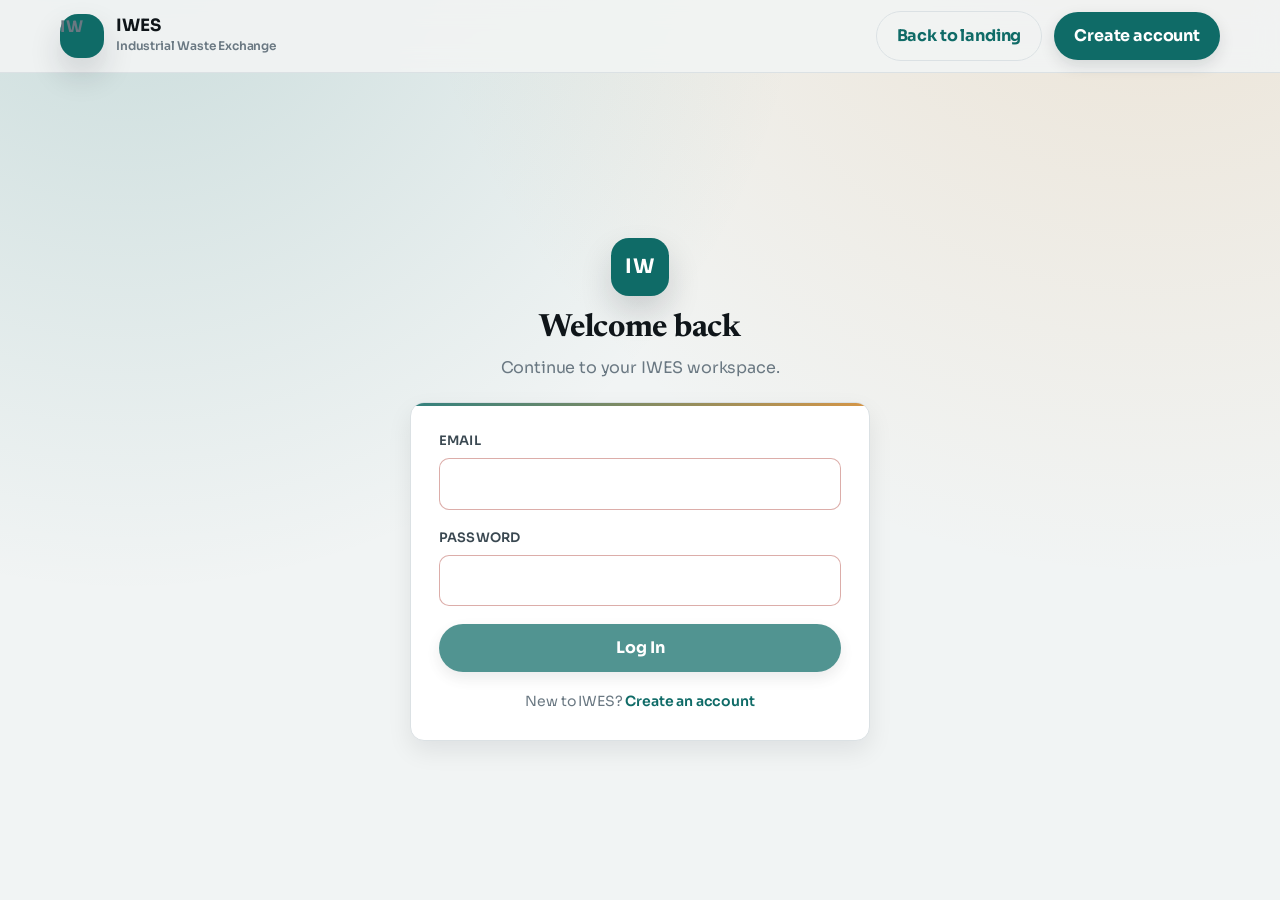
==== frontend/analytics.html @ 66d416e0 "initial commit" ====
<!DOCTYPE html>
<html lang="en">
<head>
    <meta charset="UTF-8">
    <meta name="viewport" content="width=device-width, initial-scale=1.0">
    <title>IWES Analytics</title>
    <link rel="stylesheet" href="style.css">
</head>
<body>
    <div class="app-shell">
        <nav class="navbar">
            <div class="nav-inner">
                <a class="nav-brand" href="dashboard.html" aria-label="IWES Dashboard">
                    <span class="brand-mark">IW</span>
                    <span>
                        <strong>IWES</strong>
                        <span>Analytics</span>
                    </span>
                </a>

                <div class="nav-links" aria-label="Primary navigation">
                    <a class="nav-link" href="dashboard.html">
                        <svg class="nav-icon" viewBox="0 0 24 24" aria-hidden="true">
                            <rect x="3" y="3" width="7" height="7" rx="2"></rect>
                            <rect x="14" y="3" width="7" height="7" rx="2"></rect>
                            <rect x="3" y="14" width="7" height="7" rx="2"></rect>
                            <rect x="14" y="14" width="7" height="7" rx="2"></rect>
                        </svg>
                        Dashboard
                    </a>
                    <a class="nav-link" href="listings.html">
                        <svg class="nav-icon" viewBox="0 0 24 24" aria-hidden="true">
                            <rect x="3" y="5" width="18" height="3" rx="1.5"></rect>
                            <rect x="3" y="10.5" width="18" height="3" rx="1.5"></rect>
                            <rect x="3" y="16" width="12" height="3" rx="1.5"></rect>
                        </svg>
                        Listings
                    </a>
                    <a class="nav-link" href="match.html">
                        <svg class="nav-icon" viewBox="0 0 24 24" aria-hidden="true">
                            <path d="M12 2a10 10 0 1 0 0 20a10 10 0 0 0 0-20Zm0 3a7 7 0 1 1 0 14a7 7 0 0 1 0-14Zm0 3.5a3.5 3.5 0 1 0 0 7a3.5 3.5 0 0 0 0-7Z"></path>
                        </svg>
                        Match
                    </a>
                    <a class="nav-link active" href="analytics.html">
                        <svg class="nav-icon" viewBox="0 0 24 24" aria-hidden="true">
                            <rect x="4" y="11" width="3" height="9" rx="1"></rect>
                            <rect x="10.5" y="7" width="3" height="13" rx="1"></rect>
                            <rect x="17" y="4" width="3" height="16" rx="1"></rect>
                        </svg>
                        Analytics
                    </a>
                </div>

                <div class="nav-actions">
                    <span class="user-pill" id="userName">User</span>
                    <button class="button button-ghost" type="button" id="logoutButton">Logout</button>
                </div>
            </div>
        </nav>

        <main class="main-content">
            <header class="page-header">
                <div class="page-title">
                    <h1>Analytics</h1>
                    <p>Database views and procedures translated into analytical summaries.</p>
                </div>
            </header>

            <div class="utility-bar">
                <span class="meta-label">Views + Procedure</span>
            </div>

            <section class="stats-grid" aria-label="User analytics summary">
                <article class="card stat-card">
                    <p class="stat-label">Active Listings</p>
                    <p class="stat-value" id="activeListings">0</p>
                </article>
                <article class="card stat-card">
                    <p class="stat-label">Total Transactions</p>
                    <p class="stat-value" id="totalTransactions">0</p>
                </article>
                <article class="card stat-card">
                    <p class="stat-label">Buying Transactions</p>
                    <p class="stat-value" id="buyerTransactions">0</p>
                </article>
                <article class="card stat-card">
                    <p class="stat-label">Selling Transactions</p>
                    <p class="stat-value" id="sellerTransactions">0</p>
                </article>
                <article class="card stat-card">
                    <p class="stat-label">Average Rating</p>
                    <p class="stat-value" id="averageRating">0.00</p>
                </article>
            </section>

            <section class="content-grid">
                <article class="card panel">
                    <div class="panel-header">
                        <h2 class="section-title">
                            <svg class="section-icon" viewBox="0 0 24 24" aria-hidden="true">
                                <rect x="4" y="11" width="3" height="9" rx="1"></rect>
                                <rect x="10.5" y="7" width="3" height="13" rx="1"></rect>
                                <rect x="17" y="4" width="3" height="16" rx="1"></rect>
                            </svg>
                            Top Waste Categories
                        </h2>
                        <span class="meta-label">vw_top_waste_types</span>
                    </div>
                    <div class="chart-list" id="topWasteChart">
                        <div class="loading-state">Loading chart...</div>
                    </div>
                </article>

                <article class="card panel">
                    <div class="panel-header">
                        <h2 class="section-title">
                            <svg class="section-icon" viewBox="0 0 24 24" aria-hidden="true">
                                <path d="M12 12a4.25 4.25 0 1 0 0-8.5a4.25 4.25 0 0 0 0 8.5Zm0 2.5c-4.42 0-8 2.22-8 4.95V21h16v-1.55c0-2.73-3.58-4.95-8-4.95Z"></path>
                            </svg>
                            Personal Summary
                        </h2>
                        <span class="meta-label">get_user_summary()</span>
                    </div>
                    <div class="table-wrap">
                        <table class="compact-table">
                            <tbody id="summaryBody">
                                <tr><td class="loading-state">Loading summary...</td></tr>
                            </tbody>
                        </table>
                    </div>
                </article>
            </section>

            <section class="card panel mt-18">
                <div class="panel-header">
                    <h2 class="section-title">
                        <svg class="section-icon" viewBox="0 0 24 24" aria-hidden="true">
                            <path d="M12 2a10 10 0 1 0 0 20a10 10 0 0 0 0-20Zm1 5v5.2l3.8 2.2l-1 1.7L11 13V7h2Z"></path>
                        </svg>
                        Recent Transactions
                    </h2>
                    <span class="meta-label">vw_recent_transactions</span>
                </div>
                <div class="table-wrap">
                    <table class="responsive-table">
                        <thead>
                            <tr>
                                <th>Product</th>
                                <th>Category</th>
                                <th>Qty</th>
                                <th>Buyer</th>
                                <th>Seller</th>
                                <th>Status</th>
                                <th>Date</th>
                                <th>Rate</th>
                            </tr>
                        </thead>
                        <tbody id="recentBody">
                            <tr><td colspan="8" class="loading-state">Loading transactions...</td></tr>
                        </tbody>
                    </table>
                </div>
            </section>
        </main>
    </div>

    <script src="main.js"></script>
    <script>
        const currentUser = checkLogin();

        if (currentUser) {
            document.getElementById("userName").textContent = currentUser.name || currentUser.email;
        }

        document.getElementById("logoutButton").addEventListener("click", async () => {
            const button = document.getElementById("logoutButton");
            setButtonLoading(button, true, "Logging out...");
            try {
                await apiCall("/auth/logout", "POST");
            } catch (error) {
                showToast(error.message, "error");
            } finally {
                clearStoredUser();
                window.location.href = "login.html";
            }
        });

        async function loadAnalytics() {
            try {
                const [meData, summaryData, topWasteData, recentData] = await Promise.all([
                    apiCall("/auth/me"),
                    apiCall("/analytics/summary"),
                    apiCall("/analytics/top-waste"),
                    apiCall("/analytics/recent"),
                ]);
                setStoredUser(meData.user);
                document.getElementById("userName").textContent = meData.user.name;
                renderSummary(summaryData.summary);
                renderTopWaste(topWasteData.top_waste || []);
                renderRecent(recentData.transactions || []);
            } catch (error) {
                showToast(error.message, "error");
                document.getElementById("topWasteChart").innerHTML = `<div class="empty-state">Could not load top waste data.</div>`;
                document.getElementById("summaryBody").innerHTML = `<tr><td class="empty-state">Could not load summary.</td></tr>`;
                document.getElementById("recentBody").innerHTML = `<tr><td colspan="8" class="empty-state">Could not load recent transactions.</td></tr>`;
            }
        }

        function renderSummary(summary) {
            const rating = Number(summary.average_rating_received || 0);
            const buyerCount = Number(summary.transactions_as_buyer || 0);
            const sellerCount = Number(summary.transactions_as_seller || 0);
            document.getElementById("activeListings").textContent = formatNumber(summary.active_listings);
            document.getElementById("totalTransactions").textContent = formatNumber(buyerCount + sellerCount);
            document.getElementById("buyerTransactions").textContent = formatNumber(buyerCount);
            document.getElementById("sellerTransactions").textContent = formatNumber(sellerCount);
            document.getElementById("averageRating").textContent = rating.toFixed(2);
            document.getElementById("summaryBody").innerHTML = `
                <tr><th>Total Listings</th><td>${formatNumber(summary.total_listings)}</td></tr>
                <tr><th>Active Listings</th><td>${formatNumber(summary.active_listings)}</td></tr>
                <tr><th>Transactions as Buyer</th><td>${formatNumber(summary.transactions_as_buyer)}</td></tr>
                <tr><th>Transactions as Seller</th><td>${formatNumber(summary.transactions_as_seller)}</td></tr>
                <tr><th>Total Transactions</th><td>${formatNumber(buyerCount + sellerCount)}</td></tr>
                <tr><th>Average Rating Received</th><td>${rating.toFixed(2)}</td></tr>
            `;
        }

        function renderTopWaste(rows) {
            const chart = document.getElementById("topWasteChart");
            if (!rows.length) {
                chart.innerHTML = `<div class="empty-state">No category analytics available.</div>`;
                return;
            }

            const maxCount = Math.max(...rows.map((row) => Number(row.transaction_count || 0)), 1);
            chart.innerHTML = rows.map((row) => {
                const count = Number(row.transaction_count || 0);
                const width = Math.max(5, Math.round((count / maxCount) * 100));
                return `
                    <div class="bar-row">
                        <div class="bar-label">${escapeHtml(row.category)}</div>
                        <div class="bar-track" aria-hidden="true">
                            <div class="bar-fill" style="width: ${width}%"></div>
                        </div>
                        <div class="bar-value">${formatNumber(count)} txns, ${formatNumber(row.total_qty_exchanged, 2)} qty</div>
                    </div>
                `;
            }).join("");
        }

        function renderRecent(transactions) {
            const body = document.getElementById("recentBody");

            if (!transactions.length) {
                body.innerHTML = `<tr><td colspan="8" class="empty-state">No recent transactions in the last 30 days.</td></tr>`;
                return;
            }

            body.innerHTML = transactions.map((txn) => `
                <tr>
                    <td data-label="Product">${materialCell(txn.product_name, txn.category, txn.unit)}</td>
                    <td data-label="Category">${escapeHtml(txn.category)}</td>
                    <td data-label="Qty">${formatNumber(txn.qty_exchanged, 2)} ${escapeHtml(txn.unit)}</td>
                    <td data-label="Buyer">${escapeHtml(txn.buyer_name)}</td>
                    <td data-label="Seller">${escapeHtml(txn.seller_name)}</td>
                    <td data-label="Status">${statusBadge(txn.status)}</td>
                    <td data-label="Date">${formatDate(txn.txn_date)}</td>
                    <td data-label="Rate"><button class="button button-secondary" type="button" data-rate-txn="${txn.txn_id}">Rate</button></td>
                </tr>
            `).join("");

            body.querySelectorAll("button[data-rate-txn]").forEach((button) => {
                button.addEventListener("click", () => openRatingModal(button.dataset.rateTxn));
            });
        }

        loadAnalytics();
    </script>
</body>
</html>
---- frontend/style.css ----
@import url("https://fonts.googleapis.com/css2?family=Newsreader:wght@400;500;600;700&family=Sora:wght@300;400;500;600;700;800&display=swap");

:root {
    --font-sans: "Sora", "Avenir Next", "Trebuchet MS", sans-serif;
    --font-display: "Newsreader", "Iowan Old Style", "Palatino", serif;
    --ink: #1c242a;
    --ink-strong: #0f1519;
    --ink-soft: #3a4851;
    --muted: #6a7882;
    --primary: #0f6b67;
    --primary-strong: #0b5451;
    --accent: #d08a33;
    --accent-strong: #b77424;
    --bg: #f1f4f4;
    --surface: #ffffff;
    --surface-2: #f3f6f6;
    --border: #dbe1e4;
    --border-strong: #cfd6da;
    --soft-blue: #e7eef0;
    --success: #2b7a4b;
    --error: #b14942;
    --warning: #c17a2f;
    --shadow: 0 20px 50px rgba(12, 18, 24, 0.12);
    --shadow-soft: 0 10px 24px rgba(12, 18, 24, 0.08);
    --shadow-tight: 0 6px 16px rgba(12, 18, 24, 0.12);
    --radius-sm: 10px;
    --radius-md: 14px;
    --radius-lg: 20px;
    --content-width: 1160px;
}

* {
    box-sizing: border-box;
}

html {
    font-size: 16px;
}

body {
    margin: 0;
    min-height: 100vh;
    background:
        radial-gradient(circle at 10% -10%, rgba(15, 107, 103, 0.18), transparent 45%),
        radial-gradient(circle at 90% -20%, rgba(208, 138, 51, 0.18), transparent 48%),
        var(--bg);
    color: var(--ink);
    font-family: var(--font-sans);
    line-height: 1.6;
    letter-spacing: -0.01em;
}

::selection {
    background: rgba(15, 107, 103, 0.2);
}

a {
    color: var(--primary);
    font-weight: 600;
    text-decoration: none;
}

a:hover {
    color: var(--primary-strong);
    text-decoration: underline;
}

a:focus-visible,
button:focus-visible,
input:focus-visible,
select:focus-visible,
textarea:focus-visible {
    outline: 2px solid rgba(15, 107, 103, 0.35);
    outline-offset: 2px;
}

h1,
h2,
h3,
h4 {
    font-family: var(--font-display);
    letter-spacing: -0.01em;
}

.auth-page {
    display: grid;
    min-height: 100vh;
    place-items: center;
    padding: 36px 18px;
}

.auth-page.has-auth-nav {
    padding-top: 115px;
}

.auth-page .navbar {
    left: 0;
    position: fixed;
    right: 0;
    top: 0;
}

.auth-shell {
    width: min(100%, 460px);
}

.brand-block {
    position: relative;
    margin-bottom: 22px;
    text-align: center;
}

.brand-mark {
    display: inline-grid;
    width: 58px;
    height: 58px;
    margin-bottom: 14px;
    place-items: center;
    border-radius: 18px;
    background: var(--primary);
    color: #ffffff;
    font-size: 20px;
    font-weight: 700;
    letter-spacing: 0.04em;
    text-transform: uppercase;
    box-shadow: 0 16px 32px rgba(17, 24, 39, 0.16);
}

.brand-block h1,
.page-title h1 {
    margin: 0;
    color: var(--ink-strong);
    font-size: 32px;
    line-height: 1.15;
}

.brand-block p,
.page-title p {
    margin: 8px 0 0;
    color: var(--muted);
}

.card {
    border: 1px solid var(--border);
    border-radius: var(--radius-md);
    background: var(--surface);
    box-shadow: var(--shadow-soft);
}

.auth-card {
    position: relative;
    overflow: hidden;
    padding: 28px;
}

.auth-card::before {
    content: "";
    position: absolute;
    inset: 0 0 auto;
    height: 3px;
    background: linear-gradient(90deg, rgba(15, 107, 103, 0.85), rgba(208, 138, 51, 0.9));
}

.form-group {
    margin-bottom: 18px;
}

label {
    display: block;
    margin-bottom: 6px;
    color: var(--ink-soft);
    font-size: 13px;
    font-weight: 600;
    letter-spacing: 0.01em;
    text-transform: uppercase;
}

input,
select,
textarea {
    width: 100%;
    border: 1px solid var(--border);
    border-radius: var(--radius-sm);
    background: var(--surface);
    color: var(--ink);
    font: inherit;
    outline: none;
    padding: 12px 14px;
    transition: border-color 0.2s ease, box-shadow 0.2s ease;
}

input::placeholder,
textarea::placeholder {
    color: rgba(110, 123, 134, 0.7);
}

input:focus,
select:focus,
textarea:focus {
    border-color: rgba(15, 107, 103, 0.55);
    box-shadow: 0 0 0 3px rgba(15, 107, 103, 0.12);
}

input:invalid:not(:placeholder-shown),
textarea:invalid:not(:placeholder-shown) {
    border-color: rgba(177, 73, 66, 0.45);
}

input:invalid:focus,
textarea:invalid:focus {
    border-color: rgba(177, 73, 66, 0.7);
    box-shadow: 0 0 0 3px rgba(177, 73, 66, 0.14);
}

.button {
    display: inline-flex;
    min-height: 44px;
    align-items: center;
    justify-content: center;
    gap: 8px;
    border: 0;
    border-radius: 999px;
    cursor: pointer;
    font: inherit;
    font-weight: 700;
    padding: 11px 20px;
    text-decoration: none;
    box-shadow: var(--shadow-tight);
    transition: background 0.18s ease, box-shadow 0.18s ease, transform 0.18s ease;
}

.button:hover {
    text-decoration: none;
    transform: translateY(-1px);
}

.button:disabled {
    cursor: not-allowed;
    opacity: 0.72;
    transform: none;
}

.button-spinner {
    width: 16px;
    height: 16px;
    border: 2px solid currentColor;
    border-right-color: transparent;
    border-radius: 50%;
    animation: spin 0.7s linear infinite;
}

.button-primary {
    background: var(--primary);
    color: #ffffff;
}

.button-primary:hover {
    background: var(--primary-strong);
    box-shadow: 0 10px 22px rgba(17, 24, 39, 0.18);
}

.button-secondary {
    background: var(--accent);
    color: #ffffff;
}

.button-secondary:hover {
    background: var(--accent-strong);
}

.button-ghost {
    border: 1px solid var(--border);
    background: transparent;
    color: var(--primary);
    box-shadow: none;
}

.button-ghost:hover {
    border-color: var(--primary);
    background: rgba(15, 107, 103, 0.08);
}

.button-wide {
    width: 100%;
}

.auth-switch {
    margin: 18px 0 0;
    color: var(--muted);
    font-size: 14px;
    text-align: center;
}

.app-shell {
    min-height: 100vh;
}

.navbar {
    position: sticky;
    top: 0;
    z-index: 10;
    border-bottom: 1px solid var(--border);
    background: rgba(241, 244, 244, 0.92);
    backdrop-filter: blur(12px);
}

.nav-inner {
    display: flex;
    width: min(var(--content-width), calc(100% - 32px));
    min-height: 72px;
    align-items: center;
    justify-content: space-between;
    gap: 20px;
    margin: 0 auto;
}

.page-container {
    width: min(var(--content-width), calc(100% - 32px));
    margin: 0 auto;
}

.nav-brand {
    display: flex;
    min-width: 0;
    align-items: center;
    gap: 12px;
}

.nav-brand .brand-mark {
    width: 44px;
    height: 44px;
    margin: 0;
    font-size: 16px;
}

.nav-brand strong {
    display: block;
    color: var(--ink-strong);
    font-size: 17px;
    line-height: 1.1;
}

.nav-brand span {
    display: block;
    color: var(--muted);
    font-size: 12px;
}

.nav-links {
    display: flex;
    flex: 1;
    align-items: center;
    justify-content: flex-start;
    gap: 10px;
}

.nav-link {
    display: inline-flex;
    align-items: center;
    gap: 8px;
    position: relative;
    border-radius: 999px;
    color: var(--ink-soft);
    font-size: 13px;
    font-weight: 600;
    letter-spacing: 0.02em;
    padding: 8px 12px;
    text-transform: uppercase;
    transition: color 0.2s ease, background 0.2s ease;
}

.nav-icon {
    width: 16px;
    height: 16px;
    fill: currentColor;
    flex-shrink: 0;
}

.nav-link:hover {
    background: rgba(15, 107, 103, 0.08);
    color: var(--primary);
    text-decoration: none;
}

.nav-link.active {
    color: var(--primary-strong);
    background: rgba(15, 107, 103, 0.12);
}

.nav-actions {
    display: flex;
    align-items: center;
    gap: 12px;
}

.sidebar {
    position: sticky;
    top: 88px;
    align-self: start;
    border: 1px solid var(--border);
    border-radius: var(--radius-md);
    background: var(--surface);
    padding: 20px;
    box-shadow: var(--shadow-soft);
}

.sidebar-nav {
    display: grid;
    gap: 8px;
}

.sidebar-link {
    display: flex;
    align-items: center;
    gap: 10px;
    border-radius: 10px;
    color: var(--ink-soft);
    font-size: 13px;
    font-weight: 600;
    padding: 8px 10px;
    text-transform: uppercase;
    letter-spacing: 0.08em;
}

.sidebar-link:hover {
    background: rgba(15, 107, 103, 0.08);
    color: var(--primary);
    text-decoration: none;
}

.user-pill {
    max-width: 220px;
    overflow: hidden;
    border: 1px solid var(--border);
    border-radius: 999px;
    background: var(--surface);
    color: var(--ink);
    font-size: 13px;
    font-weight: 600;
    padding: 8px 14px;
    text-overflow: ellipsis;
    white-space: nowrap;
}

.main-content {
    width: min(var(--content-width), calc(100% - 32px));
    margin: 0 auto;
    padding: 42px 0 58px;
    display: grid;
    gap: 26px;
}

.landing-main {
    display: grid;
    gap: 72px;
    padding: 34px 0 80px;
}

.hero-section {
    padding-top: 18px;
}

.hero-grid {
    display: grid;
    grid-template-columns: minmax(0, 1.2fr) minmax(0, 0.8fr);
    gap: 32px;
    align-items: center;
}

.hero-kicker {
    display: inline-flex;
    align-items: center;
    gap: 10px;
    border-radius: 999px;
    border: 1px solid rgba(15, 107, 103, 0.25);
    background: rgba(15, 107, 103, 0.12);
    color: var(--primary-strong);
    font-size: 12px;
    font-weight: 700;
    letter-spacing: 0.08em;
    padding: 6px 14px;
    text-transform: uppercase;
}

.hero-title {
    margin: 18px 0 0;
    font-size: 44px;
    line-height: 1.1;
    color: var(--ink-strong);
}

.hero-lede {
    margin: 16px 0 0;
    color: var(--ink-soft);
    font-size: 17px;
    max-width: 560px;
}

.hero-actions {
    display: flex;
    flex-wrap: wrap;
    gap: 12px;
    margin-top: 22px;
}

.hero-meta {
    display: flex;
    flex-wrap: wrap;
    gap: 10px;
    margin-top: 18px;
}

.hero-card {
    padding: 24px;
    display: grid;
    gap: 16px;
    border: 1px solid rgba(15, 107, 103, 0.2);
    background: linear-gradient(160deg, rgba(255, 255, 255, 0.98), rgba(243, 246, 246, 0.9));
}

.hero-card h2 {
    margin: 0;
    font-size: 22px;
}

.hero-list {
    list-style: none;
    margin: 0;
    padding: 0;
    display: grid;
    gap: 12px;
    color: var(--ink-soft);
    font-size: 14px;
}

.hero-list li {
    display: flex;
    gap: 10px;
}

.hero-list li::before {
    content: "";
    width: 8px;
    height: 8px;
    margin-top: 7px;
    border-radius: 999px;
    background: var(--accent);
    flex-shrink: 0;
}

.section-block {
    padding: 22px 0 0;
}

.section-head {
    display: grid;
    gap: 10px;
    margin-bottom: 28px;
}

.eyebrow {
    color: var(--muted);
    font-size: 12px;
    font-weight: 700;
    letter-spacing: 0.18em;
    text-transform: uppercase;
}

.section-head h2 {
    margin: 0;
    font-size: 30px;
}

.section-head p {
    margin: 0;
    color: var(--ink-soft);
    max-width: 640px;
}

.feature-grid {
    display: grid;
    grid-template-columns: repeat(3, minmax(0, 1fr));
    gap: 20px;
}

.feature-card {
    padding: 20px;
    display: grid;
    gap: 10px;
}

.feature-card h3 {
    margin: 0;
    font-size: 18px;
}

.feature-card p {
    margin: 0;
    color: var(--muted);
    font-size: 14px;
}

.workflow-grid {
    display: grid;
    grid-template-columns: repeat(5, minmax(0, 1fr));
    gap: 16px;
}

.workflow-step {
    padding: 18px;
    display: grid;
    gap: 10px;
}

.step-index {
    width: 38px;
    height: 38px;
    display: inline-grid;
    place-items: center;
    border-radius: 14px;
    background: rgba(208, 138, 51, 0.16);
    color: var(--accent-strong);
    font-weight: 700;
}

.dbms-grid {
    display: grid;
    grid-template-columns: repeat(2, minmax(0, 1fr));
    gap: 20px;
}

.dbms-card {
    padding: 20px;
    display: grid;
    gap: 10px;
}

.site-footer {
    margin-top: 40px;
    border-top: 1px solid var(--border);
    padding: 28px 0 40px;
    background: rgba(255, 255, 255, 0.7);
}

.footer-grid {
    display: flex;
    flex-wrap: wrap;
    gap: 18px;
    align-items: center;
    justify-content: space-between;
    color: var(--muted);
    font-size: 13px;
}

.page-header {
    position: relative;
    display: grid;
    align-items: end;
    grid-template-columns: 1fr auto;
    gap: 18px;
    margin-bottom: 0;
    padding-bottom: 18px;
    border-bottom: 1px solid var(--border);
}

.page-header::before {
    content: "";
    position: absolute;
    left: 0;
    top: -10px;
    width: 60px;
    height: 2px;
    background: var(--accent);
}

.page-title h1 {
    font-size: 36px;
}

.page-title p {
    max-width: 560px;
    color: var(--ink-soft);
    font-size: 16px;
}

.page-actions {
    display: flex;
    align-items: center;
    gap: 12px;
    flex-wrap: wrap;
    justify-content: flex-end;
}

.utility-bar {
    display: flex;
    align-items: center;
    gap: 12px;
    border: 1px solid var(--border);
    border-radius: var(--radius-md);
    background: var(--surface-2);
    padding: 10px 14px;
}

.meta-label {
    display: inline-flex;
    align-items: center;
    gap: 8px;
    color: var(--muted);
    font-size: 11px;
    font-weight: 600;
    letter-spacing: 0.12em;
    text-transform: uppercase;
}

.meta-label::before {
    content: "";
    width: 10px;
    height: 2px;
    border-radius: 999px;
    background: var(--accent);
}

.status-chip {
    display: inline-flex;
    align-items: center;
    gap: 8px;
    border-radius: 999px;
    border: 1px solid var(--border);
    background: var(--surface);
    color: var(--ink-soft);
    font-size: 11px;
    font-weight: 600;
    letter-spacing: 0.08em;
    padding: 6px 12px;
    text-transform: uppercase;
}

.status-chip::before {
    content: "";
    width: 6px;
    height: 6px;
    border-radius: 999px;
    background: var(--accent);
}

.toolbar {
    display: flex;
    align-items: flex-end;
    justify-content: space-between;
    gap: 18px;
    margin-bottom: 18px;
}

.mt-18 {
    margin-top: 18px;
}

.filter-card,
.form-card {
    padding: 20px;
}

.filter-card,
.form-card,
.panel,
.stat-card {
    transition: border-color 0.18s ease, box-shadow 0.18s ease, transform 0.18s ease;
}

.filter-card:hover,
.form-card:hover,
.panel:hover,
.stat-card:hover {
    border-color: rgba(15, 107, 103, 0.24);
    box-shadow: var(--shadow);
}

.form-grid {
    display: grid;
    grid-template-columns: repeat(auto-fit, minmax(180px, 1fr));
    gap: 16px;
}

.form-grid-two {
    grid-template-columns: repeat(2, minmax(0, 1fr));
}

.form-grid-compact {
    display: grid;
    grid-template-columns: repeat(auto-fit, minmax(200px, 1fr));
    gap: 16px;
    align-items: end;
}

.form-actions {
    display: flex;
    justify-content: flex-end;
    gap: 10px;
    margin-top: 18px;
}

.stats-grid {
    display: grid;
    grid-template-columns: repeat(auto-fit, minmax(180px, 1fr));
    gap: 20px;
    margin-bottom: 0;
}

.stat-card {
    position: relative;
    overflow: hidden;
    padding: 24px;
}

.stat-card::before {
    content: "";
    position: absolute;
    inset: 0 0 auto;
    height: 3px;
    background: rgba(15, 107, 103, 0.25);
}

.stat-label {
    margin: 0;
    color: var(--muted);
    font-size: 13px;
    font-weight: 600;
    text-transform: uppercase;
    letter-spacing: 0.06em;
}

.stat-value {
    margin: 10px 0 0;
    color: var(--ink-strong);
    font-family: var(--font-display);
    font-size: 36px;
    font-weight: 600;
    line-height: 1;
}

.content-grid {
    display: grid;
    grid-template-columns: repeat(auto-fit, minmax(320px, 1fr));
    gap: 22px;
}

.panel {
    overflow: hidden;
}

.panel-header {
    display: flex;
    align-items: center;
    justify-content: space-between;
    gap: 14px;
    border-bottom: 1px solid var(--border);
    background: var(--surface-2);
    padding: 18px 20px;
}

.panel-body {
    padding: 20px;
}

.panel-note {
    margin: 0 0 14px;
    color: var(--muted);
    font-size: 11px;
    font-weight: 700;
    letter-spacing: 0.12em;
    text-transform: uppercase;
}

.panel-header h2 {
    margin: 0;
    color: var(--ink-strong);
    font-size: 20px;
}

.section-title {
    display: inline-flex;
    align-items: center;
    gap: 10px;
}

.section-icon {
    width: 18px;
    height: 18px;
    fill: currentColor;
    color: var(--accent-strong);
}

.table-wrap {
    overflow-x: auto;
}

table {
    width: 100%;
    border-collapse: collapse;
    min-width: 680px;
}

.compact-table {
    min-width: 0;
}

th,
td {
    border-bottom: 1px solid var(--border);
    padding: 14px 16px;
    text-align: left;
    vertical-align: top;
}

th {
    background: transparent;
    color: var(--muted);
    font-size: 11px;
    letter-spacing: 0.12em;
    text-transform: uppercase;
}

td {
    color: var(--ink);
    font-size: 14px;
}

tbody tr:hover {
    background: rgba(15, 107, 103, 0.04);
}

.material-cell {
    display: grid;
    grid-template-columns: 42px minmax(0, 1fr);
    align-items: center;
    gap: 11px;
    min-width: 230px;
}

.material-avatar {
    display: inline-grid;
    width: 42px;
    height: 42px;
    place-items: center;
    border-radius: 14px;
    font-size: 15px;
    font-weight: 700;
}

.material-copy {
    display: grid;
    min-width: 0;
}

.material-copy strong {
    color: var(--ink-strong);
}

.material-copy span {
    overflow: hidden;
    color: var(--muted);
    font-size: 12px;
    text-overflow: ellipsis;
    white-space: nowrap;
}

.tone-industrial {
    background: #e3ecec;
    color: var(--primary);
}

.tone-metal {
    background: #eceff1;
    color: #4c5963;
}

.tone-polymer {
    background: #f3e9f4;
    color: #7a3d8a;
}

.tone-bio {
    background: #e5f2ea;
    color: var(--success);
}

.tone-recycle {
    background: #f8efe4;
    color: var(--warning);
}

.tone-neutral {
    background: #eceff1;
    color: #394a5a;
}

.badge {
    display: inline-flex;
    align-items: center;
    border-radius: 999px;
    font-size: 11px;
    font-weight: 700;
    padding: 5px 10px;
    text-transform: uppercase;
    letter-spacing: 0.08em;
}

.badge-sell {
    background: rgba(15, 107, 103, 0.12);
    color: var(--primary);
}

.badge-buy {
    background: rgba(208, 138, 51, 0.2);
    color: var(--accent-strong);
}

.badge-active {
    background: rgba(43, 122, 75, 0.18);
    color: var(--success);
}

.badge-completed {
    background: rgba(15, 107, 103, 0.12);
    color: var(--primary);
}

.badge-expired {
    background: rgba(183, 71, 62, 0.16);
    color: var(--error);
}

.badge-done {
    background: rgba(43, 122, 75, 0.18);
    color: var(--success);
}

.qty-action {
    display: grid;
    grid-template-columns: minmax(92px, 1fr) auto;
    gap: 8px;
    min-width: 220px;
}

.filter-bar {
    position: sticky;
    top: 82px;
    z-index: 6;
    backdrop-filter: blur(10px);
}

.filter-row {
    display: flex;
    flex-wrap: wrap;
    gap: 12px;
    align-items: flex-end;
}

.view-toggle {
    display: inline-flex;
    gap: 8px;
    border: 1px solid var(--border);
    border-radius: 999px;
    padding: 4px;
    background: var(--surface);
}

.view-toggle button {
    border-radius: 999px;
    padding: 6px 12px;
    font-size: 12px;
    font-weight: 700;
}

.view-toggle button.active {
    background: var(--primary);
    color: #ffffff;
}

.listing-grid {
    display: grid;
    grid-template-columns: repeat(auto-fit, minmax(260px, 1fr));
    gap: 16px;
    padding: 18px;
}

.listings-view[data-view="cards"] .table-wrap {
    display: none;
}

.listings-view[data-view="table"] .listing-grid {
    display: none;
}

.listing-card {
    padding: 18px;
    display: grid;
    gap: 12px;
}

.listing-meta {
    display: grid;
    gap: 6px;
    color: var(--muted);
    font-size: 13px;
}

.listing-actions {
    display: flex;
    gap: 10px;
    flex-wrap: wrap;
    align-items: center;
}

.empty-block {
    padding: 26px;
    text-align: center;
    color: var(--muted);
    font-weight: 600;
}

.skeleton {
    position: relative;
    overflow: hidden;
    border-radius: 999px;
    background: #e8edf0;
}

.skeleton::after {
    content: "";
    position: absolute;
    inset: 0;
    background: linear-gradient(90deg, transparent, rgba(255, 255, 255, 0.6), transparent);
    transform: translateX(-100%);
    animation: skeleton 1.2s ease-in-out infinite;
}

.skeleton-line {
    height: 12px;
    width: 100%;
}

.skeleton-block {
    height: 64px;
    border-radius: var(--radius-md);
}

.qty-action input {
    min-height: 38px;
    padding: 8px 10px;
}

.qty-action .button {
    min-height: 38px;
    padding: 8px 12px;
}

.empty-state,
.loading-state {
    padding: 28px 20px;
    color: var(--muted);
    font-weight: 600;
    text-align: center;
}

.modal-backdrop {
    position: fixed;
    inset: 0;
    z-index: 50;
    display: none;
    align-items: center;
    justify-content: center;
    background: rgba(16, 21, 24, 0.56);
    padding: 18px;
}

.modal-backdrop.open {
    display: flex;
}

.modal {
    width: min(100%, 620px);
    max-height: calc(100vh - 36px);
    overflow-y: auto;
    border-radius: var(--radius-lg);
    background: var(--surface);
    box-shadow: 0 28px 80px rgba(0, 0, 0, 0.28);
}

.modal-header {
    display: flex;
    align-items: flex-start;
    justify-content: space-between;
    gap: 16px;
    border-bottom: 1px solid var(--border);
    padding: 20px;
}

.modal-header h2 {
    margin: 0;
    color: var(--ink-strong);
    font-size: 22px;
}

.modal-header p {
    margin: 6px 0 0;
    color: var(--muted);
}

.modal-body {
    padding: 20px;
}

.modal-note {
    margin: 0 0 16px;
    color: var(--muted);
    font-weight: 600;
    font-size: 13px;
}

.rating-modal {
    width: min(100%, 460px);
}

.star-rating {
    display: flex;
    gap: 8px;
    margin-bottom: 18px;
}

.star-button {
    display: inline-grid;
    width: 44px;
    height: 44px;
    place-items: center;
    border: 1px solid var(--border);
    border-radius: var(--radius-sm);
    background: var(--surface);
    color: #9aa6b2;
    cursor: pointer;
    font-size: 28px;
    line-height: 1;
    transition: border-color 0.2s ease, background 0.2s ease, color 0.2s ease;
}

.star-button:hover,
.star-button.selected {
    border-color: var(--warning);
    background: rgba(176, 107, 46, 0.14);
    color: var(--warning);
}

.icon-button {
    display: inline-grid;
    width: 38px;
    height: 38px;
    place-items: center;
    border: 1px solid var(--border);
    border-radius: var(--radius-sm);
    background: var(--surface);
    color: var(--primary);
    cursor: pointer;
    font-size: 22px;
    font-weight: 700;
    line-height: 1;
    transition: background 0.2s ease, border-color 0.2s ease;
}

.icon-button:hover {
    border-color: rgba(15, 107, 103, 0.4);
    background: rgba(15, 107, 103, 0.08);
}

.chart-list {
    display: grid;
    gap: 16px;
    padding: 20px;
}

.bar-row {
    display: grid;
    grid-template-columns: minmax(130px, 0.34fr) minmax(180px, 1fr) auto;
    align-items: center;
    gap: 12px;
}

.bar-label {
    min-width: 0;
    color: var(--ink);
    font-size: 13px;
    font-weight: 600;
}

.bar-track {
    height: 12px;
    overflow: hidden;
    border-radius: 999px;
    background: #e3e0db;
}

.bar-fill {
    height: 100%;
    min-width: 5px;
    border-radius: 999px;
    background: linear-gradient(90deg, rgba(15, 107, 103, 0.95), rgba(15, 107, 103, 0.6));
}

.bar-value {
    color: var(--primary);
    font-size: 12px;
    font-weight: 700;
    white-space: nowrap;
}

.toast-container {
    position: fixed;
    top: 18px;
    right: 18px;
    z-index: 100;
    display: grid;
    gap: 10px;
    width: min(360px, calc(100vw - 32px));
}

.toast {
    border-left: 5px solid var(--primary);
    border-radius: var(--radius-sm);
    background: var(--surface);
    box-shadow: 0 14px 34px rgba(0, 0, 0, 0.14);
    color: var(--ink);
    font-size: 13px;
    font-weight: 600;
    padding: 13px 15px;
    animation: toast-in 0.22s ease both;
}

.toast-success {
    border-left-color: var(--success);
}

.toast-error {
    border-left-color: var(--error);
}

.toast-info {
    border-left-color: var(--primary);
}

@keyframes toast-in {
    from {
        opacity: 0;
        transform: translateY(-8px);
    }
    to {
        opacity: 1;
        transform: translateY(0);
    }
}

@keyframes spin {
    to {
        transform: rotate(360deg);
    }
}

@keyframes skeleton {
    to {
        transform: translateX(100%);
    }
}

@media (max-width: 900px) {
    .stats-grid,
    .content-grid,
    .form-grid,
    .form-grid-two,
    .form-grid-compact {
        grid-template-columns: 1fr;
    }

    .page-header {
        grid-template-columns: 1fr;
    }

    .page-actions {
        justify-content: flex-start;
    }

    .toolbar {
        align-items: stretch;
        flex-direction: column;
    }

    .bar-row {
        grid-template-columns: 1fr;
        gap: 7px;
    }

    .hero-grid,
    .feature-grid,
    .workflow-grid,
    .dbms-grid {
        grid-template-columns: 1fr;
    }
}

@media (max-width: 760px) {
    table.responsive-table {
        min-width: 0;
        display: block;
    }

    table.responsive-table thead {
        display: none;
    }

    table.responsive-table tbody,
    table.responsive-table tr,
    table.responsive-table td {
        display: block;
        width: 100%;
    }

    table.responsive-table tr {
        border: 1px solid var(--border);
        border-radius: var(--radius-md);
        background: var(--surface);
        box-shadow: var(--shadow-soft);
        margin-bottom: 14px;
        padding: 6px 12px;
    }

    table.responsive-table td {
        border: none;
        padding: 10px 2px;
        display: flex;
        align-items: flex-start;
        justify-content: space-between;
        gap: 16px;
    }

    table.responsive-table td::before {
        content: attr(data-label);
        color: var(--muted);
        font-size: 10px;
        letter-spacing: 0.12em;
        text-transform: uppercase;
        flex: 0 0 42%;
    }

    table.responsive-table td > * {
        text-align: right;
        margin-left: auto;
    }

    table.responsive-table .material-cell {
        grid-template-columns: 34px minmax(0, 1fr);
    }
}

@media (max-width: 640px) {
    .auth-card {
        padding: 22px;
    }

    .brand-block h1,
    .page-title h1 {
        font-size: 26px;
    }

    .nav-inner {
        align-items: flex-start;
        flex-direction: column;
        padding: 14px 0;
    }

    .nav-links {
        width: 100%;
        justify-content: flex-start;
        overflow-x: auto;
        padding-bottom: 2px;
    }

    .nav-actions {
        width: 100%;
        justify-content: space-between;
    }

    .user-pill {
        max-width: calc(100vw - 180px);
    }

    .main-content {
        width: min(100% - 24px, 1180px);
        padding-top: 24px;
    }

    .stat-value {
        font-size: 30px;
    }

    .panel-header {
        align-items: flex-start;
        flex-direction: column;
    }

    .qty-action {
        grid-template-columns: 1fr;
        min-width: 160px;
    }

    .form-actions {
        flex-direction: column-reverse;
    }

    .hero-title {
        font-size: 34px;
    }
}
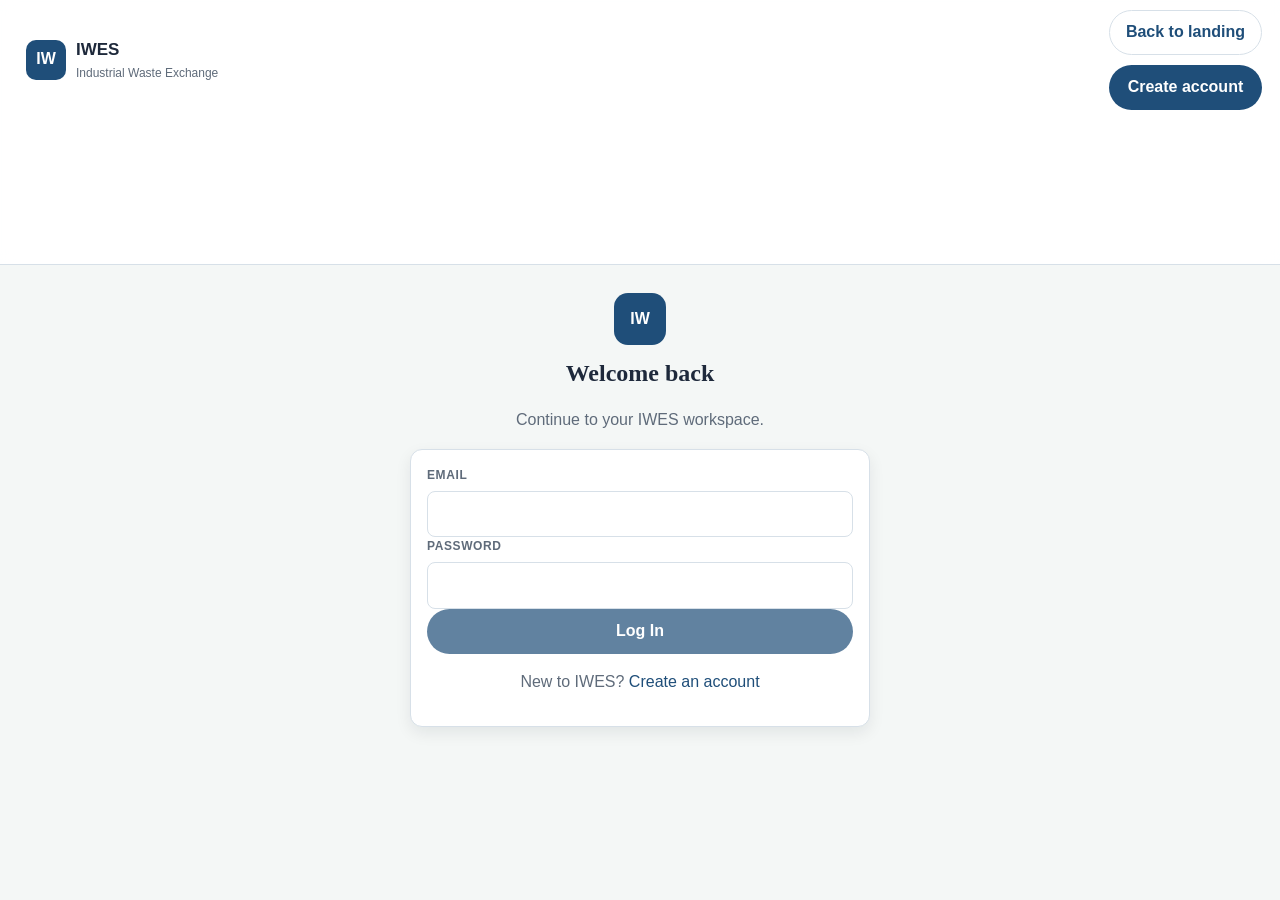
==== commit bb61f23d: "v2 initial commit" ====
--- a/frontend/analytics.html
+++ b/frontend/analytics.html
@@ -10,7 +10,7 @@
     <div class="app-shell">
         <nav class="navbar">
             <div class="nav-inner">
-                <a class="nav-brand" href="dashboard.html" aria-label="IWES Dashboard">
+                <a class="nav-brand" href="dashboard.html" aria-label="IWES Analytics">
                     <span class="brand-mark">IW</span>
                     <span>
                         <strong>IWES</strong>
@@ -19,6 +19,28 @@
                 </a>
 
                 <div class="nav-links" aria-label="Primary navigation">
+                    <a class="nav-link" href="listings.html">
+                        <svg class="nav-icon" viewBox="0 0 24 24" aria-hidden="true">
+                            <rect x="3" y="5" width="18" height="3" rx="1.5"></rect>
+                            <rect x="3" y="10.5" width="18" height="3" rx="1.5"></rect>
+                            <rect x="3" y="16" width="12" height="3" rx="1.5"></rect>
+                        </svg>
+                        Listings
+                    </a>
+                    <a class="nav-link" href="match.html">
+                        <svg class="nav-icon" viewBox="0 0 24 24" aria-hidden="true">
+                            <path d="M12 2a10 10 0 1 0 0 20a10 10 0 0 0 0-20Zm0 3a7 7 0 1 1 0 14a7 7 0 0 1 0-14Zm0 3.5a3.5 3.5 0 1 0 0 7a3.5 3.5 0 0 0 0-7Z"></path>
+                        </svg>
+                        Match
+                    </a>
+                    <a class="nav-link active" href="analytics.html">
+                        <svg class="nav-icon" viewBox="0 0 24 24" aria-hidden="true">
+                            <rect x="4" y="11" width="3" height="9" rx="1"></rect>
+                            <rect x="10.5" y="7" width="3" height="13" rx="1"></rect>
+                            <rect x="17" y="4" width="3" height="16" rx="1"></rect>
+                        </svg>
+                        Analytics
+                    </a>
                     <a class="nav-link" href="dashboard.html">
                         <svg class="nav-icon" viewBox="0 0 24 24" aria-hidden="true">
                             <rect x="3" y="3" width="7" height="7" rx="2"></rect>
@@ -26,29 +48,7 @@
                             <rect x="3" y="14" width="7" height="7" rx="2"></rect>
                             <rect x="14" y="14" width="7" height="7" rx="2"></rect>
                         </svg>
-                        Dashboard
-                    </a>
-                    <a class="nav-link" href="listings.html">
-                        <svg class="nav-icon" viewBox="0 0 24 24" aria-hidden="true">
-                            <rect x="3" y="5" width="18" height="3" rx="1.5"></rect>
-                            <rect x="3" y="10.5" width="18" height="3" rx="1.5"></rect>
-                            <rect x="3" y="16" width="12" height="3" rx="1.5"></rect>
-                        </svg>
-                        Listings
-                    </a>
-                    <a class="nav-link" href="match.html">
-                        <svg class="nav-icon" viewBox="0 0 24 24" aria-hidden="true">
-                            <path d="M12 2a10 10 0 1 0 0 20a10 10 0 0 0 0-20Zm0 3a7 7 0 1 1 0 14a7 7 0 0 1 0-14Zm0 3.5a3.5 3.5 0 1 0 0 7a3.5 3.5 0 0 0 0-7Z"></path>
-                        </svg>
-                        Match
-                    </a>
-                    <a class="nav-link active" href="analytics.html">
-                        <svg class="nav-icon" viewBox="0 0 24 24" aria-hidden="true">
-                            <rect x="4" y="11" width="3" height="9" rx="1"></rect>
-                            <rect x="10.5" y="7" width="3" height="13" rx="1"></rect>
-                            <rect x="17" y="4" width="3" height="16" rx="1"></rect>
-                        </svg>
-                        Analytics
+                        Overview
                     </a>
                 </div>
 
@@ -62,35 +62,31 @@
         <main class="main-content">
             <header class="page-header">
                 <div class="page-title">
-                    <h1>Analytics</h1>
-                    <p>Database views and procedures translated into analytical summaries.</p>
+                    <h1>Platform Intelligence</h1>
+                    <p>MySQL-driven insights for exchange health, waste flow, and high-demand categories.</p>
                 </div>
             </header>
 
-            <div class="utility-bar">
-                <span class="meta-label">Views + Procedure</span>
-            </div>
-
-            <section class="stats-grid" aria-label="User analytics summary">
-                <article class="card stat-card">
-                    <p class="stat-label">Active Listings</p>
-                    <p class="stat-value" id="activeListings">0</p>
-                </article>
-                <article class="card stat-card">
-                    <p class="stat-label">Total Transactions</p>
-                    <p class="stat-value" id="totalTransactions">0</p>
-                </article>
-                <article class="card stat-card">
-                    <p class="stat-label">Buying Transactions</p>
-                    <p class="stat-value" id="buyerTransactions">0</p>
-                </article>
-                <article class="card stat-card">
-                    <p class="stat-label">Selling Transactions</p>
-                    <p class="stat-value" id="sellerTransactions">0</p>
+            <section class="stats-grid" aria-label="Platform analytics summary">
+                <article class="card stat-card">
+                    <p class="stat-label">Completed Txns</p>
+                    <p class="stat-value" id="completedTransactions">0</p>
+                </article>
+                <article class="card stat-card">
+                    <p class="stat-label">Waste Diverted</p>
+                    <p class="stat-value" id="totalWasteDiverted">0</p>
                 </article>
                 <article class="card stat-card">
                     <p class="stat-label">Average Rating</p>
-                    <p class="stat-value" id="averageRating">0.00</p>
+                    <p class="stat-value" id="avgPlatformRating">0.00</p>
+                </article>
+                <article class="card stat-card">
+                    <p class="stat-label">Total Listings</p>
+                    <p class="stat-value" id="totalListings">0</p>
+                </article>
+                <article class="card stat-card">
+                    <p class="stat-label">Active Txns</p>
+                    <p class="stat-value" id="activeTransactions">0</p>
                 </article>
             </section>
 
@@ -116,18 +112,14 @@
                     <div class="panel-header">
                         <h2 class="section-title">
                             <svg class="section-icon" viewBox="0 0 24 24" aria-hidden="true">
-                                <path d="M12 12a4.25 4.25 0 1 0 0-8.5a4.25 4.25 0 0 0 0 8.5Zm0 2.5c-4.42 0-8 2.22-8 4.95V21h16v-1.55c0-2.73-3.58-4.95-8-4.95Z"></path>
+                                <path d="M12 2a10 10 0 1 0 0 20a10 10 0 0 0 0-20Zm1 5v5.2l3.8 2.2l-1 1.7L11 13V7h2Z"></path>
                             </svg>
-                            Personal Summary
+                            Platform Insights
                         </h2>
-                        <span class="meta-label">get_user_summary()</span>
-                    </div>
-                    <div class="table-wrap">
-                        <table class="compact-table">
-                            <tbody id="summaryBody">
-                                <tr><td class="loading-state">Loading summary...</td></tr>
-                            </tbody>
-                        </table>
+                        <span class="meta-label">SQL Aggregates</span>
+                    </div>
+                    <div class="listing-grid" id="insightsGrid">
+                        <div class="loading-state">Loading insights...</div>
                     </div>
                 </article>
             </section>
@@ -153,11 +145,10 @@
                                 <th>Seller</th>
                                 <th>Status</th>
                                 <th>Date</th>
-                                <th>Rate</th>
                             </tr>
                         </thead>
                         <tbody id="recentBody">
-                            <tr><td colspan="8" class="loading-state">Loading transactions...</td></tr>
+                            <tr><td colspan="7" class="loading-state">Loading transactions...</td></tr>
                         </tbody>
                     </table>
                 </div>
@@ -188,42 +179,63 @@
 
         async function loadAnalytics() {
             try {
-                const [meData, summaryData, topWasteData, recentData] = await Promise.all([
+                const [meData, topWasteData, recentData, insightData] = await Promise.all([
                     apiCall("/auth/me"),
-                    apiCall("/analytics/summary"),
                     apiCall("/analytics/top-waste"),
                     apiCall("/analytics/recent"),
+                    apiCall("/analytics/insights"),
                 ]);
                 setStoredUser(meData.user);
                 document.getElementById("userName").textContent = meData.user.name;
-                renderSummary(summaryData.summary);
                 renderTopWaste(topWasteData.top_waste || []);
                 renderRecent(recentData.transactions || []);
+                renderInsights(insightData.insights || {});
             } catch (error) {
                 showToast(error.message, "error");
                 document.getElementById("topWasteChart").innerHTML = `<div class="empty-state">Could not load top waste data.</div>`;
-                document.getElementById("summaryBody").innerHTML = `<tr><td class="empty-state">Could not load summary.</td></tr>`;
-                document.getElementById("recentBody").innerHTML = `<tr><td colspan="8" class="empty-state">Could not load recent transactions.</td></tr>`;
-            }
-        }
-
-        function renderSummary(summary) {
-            const rating = Number(summary.average_rating_received || 0);
-            const buyerCount = Number(summary.transactions_as_buyer || 0);
-            const sellerCount = Number(summary.transactions_as_seller || 0);
-            document.getElementById("activeListings").textContent = formatNumber(summary.active_listings);
-            document.getElementById("totalTransactions").textContent = formatNumber(buyerCount + sellerCount);
-            document.getElementById("buyerTransactions").textContent = formatNumber(buyerCount);
-            document.getElementById("sellerTransactions").textContent = formatNumber(sellerCount);
-            document.getElementById("averageRating").textContent = rating.toFixed(2);
-            document.getElementById("summaryBody").innerHTML = `
-                <tr><th>Total Listings</th><td>${formatNumber(summary.total_listings)}</td></tr>
-                <tr><th>Active Listings</th><td>${formatNumber(summary.active_listings)}</td></tr>
-                <tr><th>Transactions as Buyer</th><td>${formatNumber(summary.transactions_as_buyer)}</td></tr>
-                <tr><th>Transactions as Seller</th><td>${formatNumber(summary.transactions_as_seller)}</td></tr>
-                <tr><th>Total Transactions</th><td>${formatNumber(buyerCount + sellerCount)}</td></tr>
-                <tr><th>Average Rating Received</th><td>${rating.toFixed(2)}</td></tr>
-            `;
+                document.getElementById("insightsGrid").innerHTML = `<div class="empty-state">Could not load insights.</div>`;
+                document.getElementById("recentBody").innerHTML = `<tr><td colspan="7" class="empty-state">Could not load recent transactions.</td></tr>`;
+            }
+        }
+
+        function renderInsights(insights) {
+            const completedTransactions = Number(insights.completed_transactions || 0);
+            const totalWasteDiverted = Number(insights.total_waste_diverted || 0);
+            const avgRating = Number(insights.avg_platform_rating || 0);
+            const totalListings = Number(insights.total_listings || 0);
+            const activeTransactions = Number(insights.active_transactions || 0);
+
+            document.getElementById("completedTransactions").textContent = formatNumber(completedTransactions);
+            document.getElementById("totalWasteDiverted").textContent = formatNumber(totalWasteDiverted, 2);
+            document.getElementById("avgPlatformRating").textContent = avgRating.toFixed(2);
+            document.getElementById("totalListings").textContent = formatNumber(totalListings);
+            document.getElementById("activeTransactions").textContent = formatNumber(activeTransactions);
+
+            const cards = [
+                {
+                    title: "Most Traded Waste",
+                    value: insights.most_traded_waste || "No data yet",
+                },
+                {
+                    title: "Completed Transactions",
+                    value: formatNumber(completedTransactions),
+                },
+                {
+                    title: "Total Waste Diverted",
+                    value: `${formatNumber(totalWasteDiverted, 2)} units`,
+                },
+                {
+                    title: "Avg Platform Rating",
+                    value: avgRating.toFixed(2),
+                },
+            ];
+
+            document.getElementById("insightsGrid").innerHTML = cards.map((card) => `
+                <article class="card listing-card">
+                    <p class="stat-label">${escapeHtml(card.title)}</p>
+                    <p class="stat-value">${escapeHtml(card.value)}</p>
+                </article>
+            `).join("");
         }
 
         function renderTopWaste(rows) {
@@ -253,7 +265,7 @@
             const body = document.getElementById("recentBody");
 
             if (!transactions.length) {
-                body.innerHTML = `<tr><td colspan="8" class="empty-state">No recent transactions in the last 30 days.</td></tr>`;
+                body.innerHTML = `<tr><td colspan="7" class="empty-state">No recent transactions in the last 30 days.</td></tr>`;
                 return;
             }
 
@@ -266,13 +278,8 @@
                     <td data-label="Seller">${escapeHtml(txn.seller_name)}</td>
                     <td data-label="Status">${statusBadge(txn.status)}</td>
                     <td data-label="Date">${formatDate(txn.txn_date)}</td>
-                    <td data-label="Rate"><button class="button button-secondary" type="button" data-rate-txn="${txn.txn_id}">Rate</button></td>
                 </tr>
             `).join("");
-
-            body.querySelectorAll("button[data-rate-txn]").forEach((button) => {
-                button.addEventListener("click", () => openRatingModal(button.dataset.rateTxn));
-            });
         }
 
         loadAnalytics();
--- a/frontend/style.css
+++ b/frontend/style.css
@@ -1,177 +1,85 @@
-@import url("https://fonts.googleapis.com/css2?family=Newsreader:wght@400;500;600;700&family=Sora:wght@300;400;500;600;700;800&display=swap");
-
 :root {
-    --font-sans: "Sora", "Avenir Next", "Trebuchet MS", sans-serif;
-    --font-display: "Newsreader", "Iowan Old Style", "Palatino", serif;
-    --ink: #1c242a;
-    --ink-strong: #0f1519;
-    --ink-soft: #3a4851;
-    --muted: #6a7882;
-    --primary: #0f6b67;
-    --primary-strong: #0b5451;
-    --accent: #d08a33;
-    --accent-strong: #b77424;
-    --bg: #f1f4f4;
-    --surface: #ffffff;
-    --surface-2: #f3f6f6;
-    --border: #dbe1e4;
-    --border-strong: #cfd6da;
-    --soft-blue: #e7eef0;
-    --success: #2b7a4b;
-    --error: #b14942;
-    --warning: #c17a2f;
-    --shadow: 0 20px 50px rgba(12, 18, 24, 0.12);
-    --shadow-soft: 0 10px 24px rgba(12, 18, 24, 0.08);
-    --shadow-tight: 0 6px 16px rgba(12, 18, 24, 0.12);
-    --radius-sm: 10px;
-    --radius-md: 14px;
-    --radius-lg: 20px;
-    --content-width: 1160px;
+    --font-sans: "Segoe UI", "Inter", Arial, sans-serif;
+    --font-display: "Georgia", "Times New Roman", serif;
+    --primary: #1F4E79;
+    --primary-hover: #163A5C;
+    --accent: #0E6655;
+    --bg: #F4F7F6;
+    --surface: #FFFFFF;
+    --surface-soft: #F7FBFF;
+    --border: #D7E0E8;
+    --ink: #1E293B;
+    --muted: #5F6B7A;
+    --sidebar-bg: #0F172A;
+    --sidebar-text: #CBD5E1;
+    --sidebar-text-strong: #F8FAFC;
+    --success: #1F8A5A;
+    --warning: #B9770E;
+    --error: #C0392B;
+    --radius-sm: 8px;
+    --radius-md: 12px;
+    --radius-lg: 16px;
+    --shadow-sm: 0 6px 16px rgba(15, 23, 42, 0.08);
+    --shadow-md: 0 12px 26px rgba(15, 23, 42, 0.12);
+    --sidebar-width: 252px;
+    --sidebar-collapsed: 84px;
+    --z-sidebar: 1000;
+    --z-overlay: 1200;
+    --z-toast: 1400;
 }
 
 * {
     box-sizing: border-box;
 }
 
-html {
-    font-size: 16px;
-}
-
+html,
 body {
     margin: 0;
+    padding: 0;
+}
+
+body {
     min-height: 100vh;
-    background:
-        radial-gradient(circle at 10% -10%, rgba(15, 107, 103, 0.18), transparent 45%),
-        radial-gradient(circle at 90% -20%, rgba(208, 138, 51, 0.18), transparent 48%),
-        var(--bg);
+    background: var(--bg);
     color: var(--ink);
     font-family: var(--font-sans);
-    line-height: 1.6;
-    letter-spacing: -0.01em;
-}
-
-::selection {
-    background: rgba(15, 107, 103, 0.2);
+    line-height: 1.55;
 }
 
 a {
     color: var(--primary);
-    font-weight: 600;
     text-decoration: none;
 }
 
 a:hover {
-    color: var(--primary-strong);
     text-decoration: underline;
-}
-
-a:focus-visible,
-button:focus-visible,
-input:focus-visible,
-select:focus-visible,
-textarea:focus-visible {
-    outline: 2px solid rgba(15, 107, 103, 0.35);
-    outline-offset: 2px;
 }
 
 h1,
 h2,
 h3,
 h4 {
+    margin: 0;
     font-family: var(--font-display);
-    letter-spacing: -0.01em;
-}
-
-.auth-page {
-    display: grid;
-    min-height: 100vh;
-    place-items: center;
-    padding: 36px 18px;
-}
-
-.auth-page.has-auth-nav {
-    padding-top: 115px;
-}
-
-.auth-page .navbar {
-    left: 0;
-    position: fixed;
-    right: 0;
-    top: 0;
-}
-
-.auth-shell {
-    width: min(100%, 460px);
-}
-
-.brand-block {
-    position: relative;
-    margin-bottom: 22px;
-    text-align: center;
-}
-
-.brand-mark {
-    display: inline-grid;
-    width: 58px;
-    height: 58px;
-    margin-bottom: 14px;
-    place-items: center;
-    border-radius: 18px;
-    background: var(--primary);
-    color: #ffffff;
-    font-size: 20px;
-    font-weight: 700;
-    letter-spacing: 0.04em;
-    text-transform: uppercase;
-    box-shadow: 0 16px 32px rgba(17, 24, 39, 0.16);
-}
-
-.brand-block h1,
-.page-title h1 {
-    margin: 0;
-    color: var(--ink-strong);
-    font-size: 32px;
-    line-height: 1.15;
-}
-
-.brand-block p,
-.page-title p {
-    margin: 8px 0 0;
-    color: var(--muted);
 }
 
 .card {
+    background: var(--surface);
     border: 1px solid var(--border);
     border-radius: var(--radius-md);
-    background: var(--surface);
-    box-shadow: var(--shadow-soft);
-}
-
-.auth-card {
-    position: relative;
-    overflow: hidden;
-    padding: 28px;
-}
-
-.auth-card::before {
-    content: "";
-    position: absolute;
-    inset: 0 0 auto;
-    height: 3px;
-    background: linear-gradient(90deg, rgba(15, 107, 103, 0.85), rgba(208, 138, 51, 0.9));
+    box-shadow: var(--shadow-sm);
 }
 
 .form-group {
-    margin-bottom: 18px;
+    display: grid;
+    gap: 6px;
 }
 
 label {
-    display: block;
-    margin-bottom: 6px;
-    color: var(--ink-soft);
-    font-size: 13px;
-    font-weight: 600;
-    letter-spacing: 0.01em;
+    color: var(--muted);
+    font-size: 12px;
+    font-weight: 700;
+    letter-spacing: 0.05em;
     text-transform: uppercase;
 }
 
@@ -181,604 +89,328 @@
     width: 100%;
     border: 1px solid var(--border);
     border-radius: var(--radius-sm);
-    background: var(--surface);
+    background: #fff;
     color: var(--ink);
     font: inherit;
-    outline: none;
-    padding: 12px 14px;
-    transition: border-color 0.2s ease, box-shadow 0.2s ease;
-}
-
-input::placeholder,
-textarea::placeholder {
-    color: rgba(110, 123, 134, 0.7);
+    padding: 10px 12px;
 }
 
 input:focus,
 select:focus,
 textarea:focus {
-    border-color: rgba(15, 107, 103, 0.55);
-    box-shadow: 0 0 0 3px rgba(15, 107, 103, 0.12);
-}
-
-input:invalid:not(:placeholder-shown),
-textarea:invalid:not(:placeholder-shown) {
-    border-color: rgba(177, 73, 66, 0.45);
-}
-
-input:invalid:focus,
-textarea:invalid:focus {
-    border-color: rgba(177, 73, 66, 0.7);
-    box-shadow: 0 0 0 3px rgba(177, 73, 66, 0.14);
+    border-color: var(--primary);
+    outline: none;
+    box-shadow: 0 0 0 3px rgba(31, 78, 121, 0.14);
 }
 
 .button {
     display: inline-flex;
-    min-height: 44px;
     align-items: center;
     justify-content: center;
-    gap: 8px;
-    border: 0;
+    min-height: 40px;
+    border: 1px solid transparent;
     border-radius: 999px;
     cursor: pointer;
     font: inherit;
     font-weight: 700;
-    padding: 11px 20px;
+    padding: 9px 16px;
+}
+
+.button:disabled {
+    opacity: 0.7;
+    cursor: not-allowed;
+}
+
+.button-primary {
+    background: var(--primary);
+    color: #fff;
+}
+
+.button-primary:hover {
+    background: var(--primary-hover);
     text-decoration: none;
-    box-shadow: var(--shadow-tight);
-    transition: background 0.18s ease, box-shadow 0.18s ease, transform 0.18s ease;
-}
-
-.button:hover {
-    text-decoration: none;
-    transform: translateY(-1px);
-}
-
-.button:disabled {
-    cursor: not-allowed;
-    opacity: 0.72;
-    transform: none;
+}
+
+.button-secondary {
+    background: var(--accent);
+    color: #fff;
+}
+
+.button-ghost {
+    background: #fff;
+    border-color: var(--border);
+    color: var(--primary);
+}
+
+.button-wide {
+    width: 100%;
 }
 
 .button-spinner {
-    width: 16px;
-    height: 16px;
+    width: 14px;
+    height: 14px;
     border: 2px solid currentColor;
     border-right-color: transparent;
     border-radius: 50%;
+    margin-right: 8px;
     animation: spin 0.7s linear infinite;
 }
 
-.button-primary {
-    background: var(--primary);
-    color: #ffffff;
-}
-
-.button-primary:hover {
-    background: var(--primary-strong);
-    box-shadow: 0 10px 22px rgba(17, 24, 39, 0.18);
-}
-
-.button-secondary {
-    background: var(--accent);
-    color: #ffffff;
-}
-
-.button-secondary:hover {
-    background: var(--accent-strong);
-}
-
-.button-ghost {
-    border: 1px solid var(--border);
-    background: transparent;
-    color: var(--primary);
-    box-shadow: none;
-}
-
-.button-ghost:hover {
-    border-color: var(--primary);
-    background: rgba(15, 107, 103, 0.08);
-}
-
-.button-wide {
-    width: 100%;
-}
-
-.auth-switch {
-    margin: 18px 0 0;
-    color: var(--muted);
-    font-size: 14px;
-    text-align: center;
-}
-
-.app-shell {
-    min-height: 100vh;
-}
-
-.navbar {
-    position: sticky;
+.app-shell > .navbar {
+    position: fixed;
     top: 0;
-    z-index: 10;
-    border-bottom: 1px solid var(--border);
-    background: rgba(241, 244, 244, 0.92);
-    backdrop-filter: blur(12px);
-}
-
-.nav-inner {
+    left: 0;
+    width: var(--sidebar-width);
+    height: 100vh;
+    z-index: var(--z-sidebar);
+    background: linear-gradient(180deg, var(--sidebar-bg) 0%, #111827 100%);
+    border-right: 1px solid rgba(148, 163, 184, 0.2);
+    overflow-y: auto;
+}
+
+.app-shell > .navbar .nav-inner {
     display: flex;
-    width: min(var(--content-width), calc(100% - 32px));
-    min-height: 72px;
-    align-items: center;
-    justify-content: space-between;
-    gap: 20px;
-    margin: 0 auto;
-}
-
-.page-container {
-    width: min(var(--content-width), calc(100% - 32px));
-    margin: 0 auto;
+    flex-direction: column;
+    min-height: 100%;
+    gap: 16px;
+    padding: 18px 14px;
 }
 
 .nav-brand {
     display: flex;
-    min-width: 0;
-    align-items: center;
-    gap: 12px;
-}
-
-.nav-brand .brand-mark {
-    width: 44px;
-    height: 44px;
-    margin: 0;
-    font-size: 16px;
+    align-items: center;
+    gap: 10px;
+    padding: 8px;
+    border-radius: 10px;
+    color: var(--sidebar-text-strong);
+}
+
+.brand-mark {
+    display: inline-grid;
+    place-items: center;
+    width: 40px;
+    height: 40px;
+    border-radius: 10px;
+    background: var(--primary);
+    color: #fff;
+    font-weight: 800;
 }
 
 .nav-brand strong {
     display: block;
-    color: var(--ink-strong);
+    color: var(--sidebar-text-strong);
     font-size: 17px;
-    line-height: 1.1;
-}
-
-.nav-brand span {
+}
+
+.nav-brand span span {
     display: block;
-    color: var(--muted);
+    color: var(--sidebar-text);
     font-size: 12px;
 }
 
 .nav-links {
+    display: grid;
+    gap: 6px;
+}
+
+.nav-link {
     display: flex;
-    flex: 1;
-    align-items: center;
-    justify-content: flex-start;
+    align-items: center;
     gap: 10px;
-}
-
-.nav-link {
-    display: inline-flex;
-    align-items: center;
-    gap: 8px;
-    position: relative;
-    border-radius: 999px;
-    color: var(--ink-soft);
-    font-size: 13px;
+    border-radius: 10px;
+    color: var(--sidebar-text);
+    font-size: 14px;
     font-weight: 600;
-    letter-spacing: 0.02em;
-    padding: 8px 12px;
-    text-transform: uppercase;
-    transition: color 0.2s ease, background 0.2s ease;
-}
-
-.nav-icon {
+    padding: 10px 12px;
+}
+
+.nav-link.active {
+    background: rgba(31, 78, 121, 0.42);
+    color: #fff;
+}
+
+.nav-icon,
+.section-icon {
     width: 16px;
     height: 16px;
     fill: currentColor;
-    flex-shrink: 0;
-}
-
-.nav-link:hover {
-    background: rgba(15, 107, 103, 0.08);
-    color: var(--primary);
-    text-decoration: none;
-}
-
-.nav-link.active {
-    color: var(--primary-strong);
-    background: rgba(15, 107, 103, 0.12);
+    flex: 0 0 auto;
 }
 
 .nav-actions {
-    display: flex;
-    align-items: center;
-    gap: 12px;
-}
-
-.sidebar {
-    position: sticky;
-    top: 88px;
-    align-self: start;
-    border: 1px solid var(--border);
-    border-radius: var(--radius-md);
-    background: var(--surface);
-    padding: 20px;
-    box-shadow: var(--shadow-soft);
-}
-
-.sidebar-nav {
-    display: grid;
-    gap: 8px;
-}
-
-.sidebar-link {
-    display: flex;
-    align-items: center;
+    margin-top: auto;
+    display: grid;
     gap: 10px;
-    border-radius: 10px;
-    color: var(--ink-soft);
-    font-size: 13px;
-    font-weight: 600;
-    padding: 8px 10px;
-    text-transform: uppercase;
-    letter-spacing: 0.08em;
-}
-
-.sidebar-link:hover {
-    background: rgba(15, 107, 103, 0.08);
-    color: var(--primary);
-    text-decoration: none;
 }
 
 .user-pill {
-    max-width: 220px;
     overflow: hidden;
-    border: 1px solid var(--border);
-    border-radius: 999px;
-    background: var(--surface);
-    color: var(--ink);
-    font-size: 13px;
-    font-weight: 600;
-    padding: 8px 14px;
     text-overflow: ellipsis;
     white-space: nowrap;
-}
-
-.main-content {
-    width: min(var(--content-width), calc(100% - 32px));
-    margin: 0 auto;
-    padding: 42px 0 58px;
-    display: grid;
-    gap: 26px;
-}
-
-.landing-main {
-    display: grid;
-    gap: 72px;
-    padding: 34px 0 80px;
-}
-
-.hero-section {
-    padding-top: 18px;
-}
-
-.hero-grid {
-    display: grid;
-    grid-template-columns: minmax(0, 1.2fr) minmax(0, 0.8fr);
-    gap: 32px;
-    align-items: center;
-}
-
-.hero-kicker {
-    display: inline-flex;
-    align-items: center;
-    gap: 10px;
+    border: 1px solid rgba(148, 163, 184, 0.26);
     border-radius: 999px;
-    border: 1px solid rgba(15, 107, 103, 0.25);
-    background: rgba(15, 107, 103, 0.12);
-    color: var(--primary-strong);
+    background: rgba(148, 163, 184, 0.1);
+    color: #F8FAFC;
+    font-size: 12px;
+    font-weight: 600;
+    padding: 8px 12px;
+}
+
+.sidebar-notif {
+    display: flex;
+    align-items: center;
+    justify-content: space-between;
+    border-radius: 10px;
+    border: 1px solid rgba(148, 163, 184, 0.24);
+    background: rgba(148, 163, 184, 0.08);
+    color: var(--sidebar-text);
     font-size: 12px;
     font-weight: 700;
-    letter-spacing: 0.08em;
-    padding: 6px 14px;
+    letter-spacing: 0.04em;
     text-transform: uppercase;
-}
-
-.hero-title {
-    margin: 18px 0 0;
-    font-size: 44px;
-    line-height: 1.1;
-    color: var(--ink-strong);
-}
-
-.hero-lede {
-    margin: 16px 0 0;
-    color: var(--ink-soft);
-    font-size: 17px;
-    max-width: 560px;
-}
-
-.hero-actions {
-    display: flex;
-    flex-wrap: wrap;
+    padding: 8px 10px;
+}
+
+.notif-badge {
+    min-width: 24px;
+    border-radius: 999px;
+    background: #F59E0B;
+    color: #111827;
+    font-size: 11px;
+    font-weight: 800;
+    text-align: center;
+    padding: 3px 6px;
+}
+
+.notif-badge.is-zero {
+    background: rgba(148, 163, 184, 0.3);
+    color: #E2E8F0;
+}
+
+.nav-toggle {
+    display: none;
+}
+
+.main-content {
+    margin-left: var(--sidebar-width);
+    width: calc(100% - var(--sidebar-width));
+    min-height: 100vh;
+    padding: 28px;
+    display: grid;
+    gap: 16px;
+}
+
+.page-header {
+    display: grid;
+    grid-template-columns: 1fr auto;
     gap: 12px;
-    margin-top: 22px;
-}
-
+    align-items: end;
+}
+
+.page-title h1 {
+    color: #102A43;
+    font-size: clamp(1.7rem, 2.6vw, 2.3rem);
+}
+
+.page-title p {
+    color: var(--muted);
+    margin-top: 6px;
+}
+
+.page-actions,
+.utility-bar,
+.form-actions,
+.listing-actions,
+.view-toggle,
+.hero-actions,
 .hero-meta {
     display: flex;
     flex-wrap: wrap;
     gap: 10px;
-    margin-top: 18px;
-}
-
-.hero-card {
-    padding: 24px;
-    display: grid;
-    gap: 16px;
-    border: 1px solid rgba(15, 107, 103, 0.2);
-    background: linear-gradient(160deg, rgba(255, 255, 255, 0.98), rgba(243, 246, 246, 0.9));
-}
-
-.hero-card h2 {
-    margin: 0;
-    font-size: 22px;
-}
-
-.hero-list {
-    list-style: none;
-    margin: 0;
-    padding: 0;
-    display: grid;
+}
+
+.meta-label,
+.status-chip {
+    display: inline-flex;
+    align-items: center;
+    border-radius: 999px;
+    border: 1px solid var(--border);
+    background: #fff;
+    color: var(--muted);
+    font-size: 11px;
+    font-weight: 700;
+    letter-spacing: 0.04em;
+    text-transform: uppercase;
+    padding: 6px 10px;
+}
+
+.form-card,
+.filter-card,
+.panel,
+.auth-card,
+.chart-list {
+    padding: 16px;
+}
+
+.panel {
+    overflow: hidden;
+}
+
+.panel-header {
+    display: flex;
+    align-items: center;
+    justify-content: space-between;
+    gap: 10px;
+    border-bottom: 1px solid var(--border);
+    background: var(--surface-soft);
+    padding: 14px 16px;
+}
+
+.panel-body {
+    padding: 16px;
+}
+
+.section-title {
+    display: inline-flex;
+    align-items: center;
+    gap: 8px;
+}
+
+.stats-grid {
+    display: grid;
+    grid-template-columns: repeat(5, minmax(0, 1fr));
     gap: 12px;
-    color: var(--ink-soft);
-    font-size: 14px;
-}
-
-.hero-list li {
-    display: flex;
-    gap: 10px;
-}
-
-.hero-list li::before {
-    content: "";
-    width: 8px;
-    height: 8px;
-    margin-top: 7px;
-    border-radius: 999px;
-    background: var(--accent);
-    flex-shrink: 0;
-}
-
-.section-block {
-    padding: 22px 0 0;
-}
-
-.section-head {
-    display: grid;
-    gap: 10px;
-    margin-bottom: 28px;
-}
-
-.eyebrow {
+}
+
+.stat-card {
+    padding: 16px;
+}
+
+.stat-label {
     color: var(--muted);
     font-size: 12px;
     font-weight: 700;
-    letter-spacing: 0.18em;
     text-transform: uppercase;
 }
 
-.section-head h2 {
-    margin: 0;
-    font-size: 30px;
-}
-
-.section-head p {
-    margin: 0;
-    color: var(--ink-soft);
-    max-width: 640px;
-}
-
-.feature-grid {
-    display: grid;
-    grid-template-columns: repeat(3, minmax(0, 1fr));
-    gap: 20px;
-}
-
-.feature-card {
-    padding: 20px;
-    display: grid;
-    gap: 10px;
-}
-
-.feature-card h3 {
-    margin: 0;
-    font-size: 18px;
-}
-
-.feature-card p {
-    margin: 0;
-    color: var(--muted);
-    font-size: 14px;
-}
-
-.workflow-grid {
+.stat-value {
+    margin-top: 8px;
+    color: #102A43;
+    font-family: var(--font-display);
+    font-size: 32px;
+    line-height: 1;
+}
+
+.content-grid {
+    display: grid;
+    grid-template-columns: 1.4fr 1fr;
+    gap: 12px;
+}
+
+.form-grid {
     display: grid;
     grid-template-columns: repeat(5, minmax(0, 1fr));
-    gap: 16px;
-}
-
-.workflow-step {
-    padding: 18px;
-    display: grid;
-    gap: 10px;
-}
-
-.step-index {
-    width: 38px;
-    height: 38px;
-    display: inline-grid;
-    place-items: center;
-    border-radius: 14px;
-    background: rgba(208, 138, 51, 0.16);
-    color: var(--accent-strong);
-    font-weight: 700;
-}
-
-.dbms-grid {
-    display: grid;
-    grid-template-columns: repeat(2, minmax(0, 1fr));
-    gap: 20px;
-}
-
-.dbms-card {
-    padding: 20px;
-    display: grid;
-    gap: 10px;
-}
-
-.site-footer {
-    margin-top: 40px;
-    border-top: 1px solid var(--border);
-    padding: 28px 0 40px;
-    background: rgba(255, 255, 255, 0.7);
-}
-
-.footer-grid {
-    display: flex;
-    flex-wrap: wrap;
-    gap: 18px;
-    align-items: center;
-    justify-content: space-between;
-    color: var(--muted);
-    font-size: 13px;
-}
-
-.page-header {
-    position: relative;
-    display: grid;
-    align-items: end;
-    grid-template-columns: 1fr auto;
-    gap: 18px;
-    margin-bottom: 0;
-    padding-bottom: 18px;
-    border-bottom: 1px solid var(--border);
-}
-
-.page-header::before {
-    content: "";
-    position: absolute;
-    left: 0;
-    top: -10px;
-    width: 60px;
-    height: 2px;
-    background: var(--accent);
-}
-
-.page-title h1 {
-    font-size: 36px;
-}
-
-.page-title p {
-    max-width: 560px;
-    color: var(--ink-soft);
-    font-size: 16px;
-}
-
-.page-actions {
-    display: flex;
-    align-items: center;
     gap: 12px;
-    flex-wrap: wrap;
-    justify-content: flex-end;
-}
-
-.utility-bar {
-    display: flex;
-    align-items: center;
-    gap: 12px;
-    border: 1px solid var(--border);
-    border-radius: var(--radius-md);
-    background: var(--surface-2);
-    padding: 10px 14px;
-}
-
-.meta-label {
-    display: inline-flex;
-    align-items: center;
-    gap: 8px;
-    color: var(--muted);
-    font-size: 11px;
-    font-weight: 600;
-    letter-spacing: 0.12em;
-    text-transform: uppercase;
-}
-
-.meta-label::before {
-    content: "";
-    width: 10px;
-    height: 2px;
-    border-radius: 999px;
-    background: var(--accent);
-}
-
-.status-chip {
-    display: inline-flex;
-    align-items: center;
-    gap: 8px;
-    border-radius: 999px;
-    border: 1px solid var(--border);
-    background: var(--surface);
-    color: var(--ink-soft);
-    font-size: 11px;
-    font-weight: 600;
-    letter-spacing: 0.08em;
-    padding: 6px 12px;
-    text-transform: uppercase;
-}
-
-.status-chip::before {
-    content: "";
-    width: 6px;
-    height: 6px;
-    border-radius: 999px;
-    background: var(--accent);
-}
-
-.toolbar {
-    display: flex;
-    align-items: flex-end;
-    justify-content: space-between;
-    gap: 18px;
-    margin-bottom: 18px;
-}
-
-.mt-18 {
-    margin-top: 18px;
-}
-
-.filter-card,
-.form-card {
-    padding: 20px;
-}
-
-.filter-card,
-.form-card,
-.panel,
-.stat-card {
-    transition: border-color 0.18s ease, box-shadow 0.18s ease, transform 0.18s ease;
-}
-
-.filter-card:hover,
-.form-card:hover,
-.panel:hover,
-.stat-card:hover {
-    border-color: rgba(15, 107, 103, 0.24);
-    box-shadow: var(--shadow);
-}
-
-.form-grid {
-    display: grid;
-    grid-template-columns: repeat(auto-fit, minmax(180px, 1fr));
-    gap: 16px;
 }
 
 .form-grid-two {
@@ -787,107 +419,9 @@
 
 .form-grid-compact {
     display: grid;
-    grid-template-columns: repeat(auto-fit, minmax(200px, 1fr));
-    gap: 16px;
+    grid-template-columns: 1fr 190px 1fr auto;
+    gap: 12px;
     align-items: end;
-}
-
-.form-actions {
-    display: flex;
-    justify-content: flex-end;
-    gap: 10px;
-    margin-top: 18px;
-}
-
-.stats-grid {
-    display: grid;
-    grid-template-columns: repeat(auto-fit, minmax(180px, 1fr));
-    gap: 20px;
-    margin-bottom: 0;
-}
-
-.stat-card {
-    position: relative;
-    overflow: hidden;
-    padding: 24px;
-}
-
-.stat-card::before {
-    content: "";
-    position: absolute;
-    inset: 0 0 auto;
-    height: 3px;
-    background: rgba(15, 107, 103, 0.25);
-}
-
-.stat-label {
-    margin: 0;
-    color: var(--muted);
-    font-size: 13px;
-    font-weight: 600;
-    text-transform: uppercase;
-    letter-spacing: 0.06em;
-}
-
-.stat-value {
-    margin: 10px 0 0;
-    color: var(--ink-strong);
-    font-family: var(--font-display);
-    font-size: 36px;
-    font-weight: 600;
-    line-height: 1;
-}
-
-.content-grid {
-    display: grid;
-    grid-template-columns: repeat(auto-fit, minmax(320px, 1fr));
-    gap: 22px;
-}
-
-.panel {
-    overflow: hidden;
-}
-
-.panel-header {
-    display: flex;
-    align-items: center;
-    justify-content: space-between;
-    gap: 14px;
-    border-bottom: 1px solid var(--border);
-    background: var(--surface-2);
-    padding: 18px 20px;
-}
-
-.panel-body {
-    padding: 20px;
-}
-
-.panel-note {
-    margin: 0 0 14px;
-    color: var(--muted);
-    font-size: 11px;
-    font-weight: 700;
-    letter-spacing: 0.12em;
-    text-transform: uppercase;
-}
-
-.panel-header h2 {
-    margin: 0;
-    color: var(--ink-strong);
-    font-size: 20px;
-}
-
-.section-title {
-    display: inline-flex;
-    align-items: center;
-    gap: 10px;
-}
-
-.section-icon {
-    width: 18px;
-    height: 18px;
-    fill: currentColor;
-    color: var(--accent-strong);
 }
 
 .table-wrap {
@@ -897,7 +431,7 @@
 table {
     width: 100%;
     border-collapse: collapse;
-    min-width: 680px;
+    min-width: 660px;
 }
 
 .compact-table {
@@ -907,271 +441,215 @@
 th,
 td {
     border-bottom: 1px solid var(--border);
-    padding: 14px 16px;
     text-align: left;
     vertical-align: top;
+    padding: 12px 14px;
 }
 
 th {
-    background: transparent;
     color: var(--muted);
     font-size: 11px;
-    letter-spacing: 0.12em;
+    font-weight: 700;
     text-transform: uppercase;
-}
-
-td {
-    color: var(--ink);
-    font-size: 14px;
-}
-
-tbody tr:hover {
-    background: rgba(15, 107, 103, 0.04);
+    letter-spacing: 0.08em;
+}
+
+.listing-grid {
+    display: grid;
+    grid-template-columns: repeat(2, minmax(0, 1fr));
+    gap: 12px;
+    padding: 14px;
+}
+
+.listing-card,
+.feed-item,
+.activity-item {
+    border: 1px solid var(--border);
+    border-radius: var(--radius-md);
+    background: #fff;
+    box-shadow: var(--shadow-sm);
+}
+
+.listing-card {
+    padding: 14px;
+}
+
+.feed-item,
+.activity-item {
+    display: grid;
+    grid-template-columns: auto 1fr;
+    gap: 10px;
+    padding: 12px;
+}
+
+.feed-icon,
+.activity-icon {
+    display: inline-grid;
+    place-items: center;
+    width: 34px;
+    height: 34px;
+    border-radius: 50%;
+    background: #EAF2FA;
+    color: var(--primary);
+    font-weight: 800;
+}
+
+.feed-time,
+.activity-time {
+    color: var(--muted);
+    font-size: 12px;
+}
+
+.listing-meta {
+    display: grid;
+    gap: 6px;
+    margin-top: 10px;
+    color: #334155;
+    font-size: 13px;
 }
 
 .material-cell {
     display: grid;
-    grid-template-columns: 42px minmax(0, 1fr);
-    align-items: center;
-    gap: 11px;
-    min-width: 230px;
+    grid-template-columns: 38px minmax(0, 1fr);
+    gap: 9px;
+    align-items: center;
 }
 
 .material-avatar {
     display: inline-grid;
-    width: 42px;
-    height: 42px;
     place-items: center;
-    border-radius: 14px;
-    font-size: 15px;
+    width: 38px;
+    height: 38px;
+    border-radius: 10px;
+    color: #fff;
     font-weight: 700;
+    background: var(--primary);
 }
 
 .material-copy {
     display: grid;
+    gap: 2px;
     min-width: 0;
 }
 
-.material-copy strong {
-    color: var(--ink-strong);
-}
-
 .material-copy span {
+    color: var(--muted);
+    font-size: 12px;
     overflow: hidden;
-    color: var(--muted);
-    font-size: 12px;
     text-overflow: ellipsis;
     white-space: nowrap;
 }
 
-.tone-industrial {
-    background: #e3ecec;
-    color: var(--primary);
-}
-
-.tone-metal {
-    background: #eceff1;
-    color: #4c5963;
-}
-
-.tone-polymer {
-    background: #f3e9f4;
-    color: #7a3d8a;
-}
-
-.tone-bio {
-    background: #e5f2ea;
-    color: var(--success);
-}
-
-.tone-recycle {
-    background: #f8efe4;
-    color: var(--warning);
-}
-
-.tone-neutral {
-    background: #eceff1;
-    color: #394a5a;
-}
+.tone-industrial { background: #3B82F6; }
+.tone-metal { background: #64748B; }
+.tone-polymer { background: #8B5CF6; }
+.tone-bio { background: #16A34A; }
+.tone-recycle { background: #D97706; }
+.tone-neutral { background: #1F4E79; }
 
 .badge {
     display: inline-flex;
     align-items: center;
     border-radius: 999px;
-    font-size: 11px;
-    font-weight: 700;
-    padding: 5px 10px;
+    font-size: 10px;
+    font-weight: 800;
     text-transform: uppercase;
     letter-spacing: 0.08em;
-}
-
-.badge-sell {
-    background: rgba(15, 107, 103, 0.12);
-    color: var(--primary);
-}
-
-.badge-buy {
-    background: rgba(208, 138, 51, 0.2);
-    color: var(--accent-strong);
-}
-
-.badge-active {
-    background: rgba(43, 122, 75, 0.18);
-    color: var(--success);
-}
-
+    padding: 4px 8px;
+}
+
+.badge-sell,
+.badge-active,
+.badge-info,
+.badge-requested,
+.badge-accepted,
+.badge-in-transit,
+.badge-delivered {
+    color: #0B3A60;
+    background: #DBE8F4;
+}
+
+.badge-buy,
+.badge-warning {
+    color: #7A4A00;
+    background: #FDE7C7;
+}
+
+.badge-expired,
+.badge-error,
+.badge-cancelled {
+    color: #7A1B12;
+    background: #FDE3E0;
+}
+
+.badge-done,
+.badge-success,
 .badge-completed {
-    background: rgba(15, 107, 103, 0.12);
-    color: var(--primary);
-}
-
-.badge-expired {
-    background: rgba(183, 71, 62, 0.16);
-    color: var(--error);
-}
-
-.badge-done {
-    background: rgba(43, 122, 75, 0.18);
-    color: var(--success);
+    color: #0E5F3D;
+    background: #DBF3E7;
 }
 
 .qty-action {
     display: grid;
-    grid-template-columns: minmax(92px, 1fr) auto;
+    grid-template-columns: 1fr auto;
     gap: 8px;
-    min-width: 220px;
-}
-
-.filter-bar {
-    position: sticky;
-    top: 82px;
-    z-index: 6;
-    backdrop-filter: blur(10px);
-}
-
-.filter-row {
-    display: flex;
-    flex-wrap: wrap;
+    align-items: center;
+}
+
+.empty-state,
+.loading-state,
+.empty-block {
+    color: var(--muted);
+    text-align: center;
+    font-weight: 600;
+    padding: 20px;
+}
+
+.empty-block {
+    border: 1px dashed var(--border);
+    border-radius: var(--radius-md);
+    background: #fff;
+}
+
+.chart-list {
+    display: grid;
     gap: 12px;
-    align-items: flex-end;
-}
-
-.view-toggle {
-    display: inline-flex;
-    gap: 8px;
-    border: 1px solid var(--border);
-    border-radius: 999px;
-    padding: 4px;
-    background: var(--surface);
-}
-
-.view-toggle button {
-    border-radius: 999px;
-    padding: 6px 12px;
-    font-size: 12px;
-    font-weight: 700;
-}
-
-.view-toggle button.active {
-    background: var(--primary);
-    color: #ffffff;
-}
-
-.listing-grid {
-    display: grid;
-    grid-template-columns: repeat(auto-fit, minmax(260px, 1fr));
-    gap: 16px;
-    padding: 18px;
-}
-
-.listings-view[data-view="cards"] .table-wrap {
-    display: none;
-}
-
-.listings-view[data-view="table"] .listing-grid {
-    display: none;
-}
-
-.listing-card {
-    padding: 18px;
-    display: grid;
-    gap: 12px;
-}
-
-.listing-meta {
-    display: grid;
-    gap: 6px;
-    color: var(--muted);
-    font-size: 13px;
-}
-
-.listing-actions {
-    display: flex;
+}
+
+.bar-row {
+    display: grid;
+    grid-template-columns: minmax(130px, 0.35fr) minmax(140px, 1fr) auto;
     gap: 10px;
-    flex-wrap: wrap;
-    align-items: center;
-}
-
-.empty-block {
-    padding: 26px;
-    text-align: center;
-    color: var(--muted);
-    font-weight: 600;
-}
-
-.skeleton {
-    position: relative;
+    align-items: center;
+}
+
+.bar-track {
     overflow: hidden;
     border-radius: 999px;
-    background: #e8edf0;
-}
-
-.skeleton::after {
-    content: "";
-    position: absolute;
-    inset: 0;
-    background: linear-gradient(90deg, transparent, rgba(255, 255, 255, 0.6), transparent);
-    transform: translateX(-100%);
-    animation: skeleton 1.2s ease-in-out infinite;
-}
-
-.skeleton-line {
+    background: #E5EDF4;
     height: 12px;
-    width: 100%;
-}
-
-.skeleton-block {
-    height: 64px;
-    border-radius: var(--radius-md);
-}
-
-.qty-action input {
-    min-height: 38px;
-    padding: 8px 10px;
-}
-
-.qty-action .button {
-    min-height: 38px;
-    padding: 8px 12px;
-}
-
-.empty-state,
-.loading-state {
-    padding: 28px 20px;
-    color: var(--muted);
-    font-weight: 600;
-    text-align: center;
+}
+
+.bar-fill {
+    height: 100%;
+    border-radius: 999px;
+    background: linear-gradient(90deg, #1F4E79, #2F74B4);
+}
+
+.bar-value {
+    color: var(--muted);
+    font-size: 12px;
 }
 
 .modal-backdrop {
     position: fixed;
     inset: 0;
-    z-index: 50;
+    z-index: var(--z-overlay);
     display: none;
     align-items: center;
     justify-content: center;
-    background: rgba(16, 21, 24, 0.56);
-    padding: 18px;
+    background: rgba(15, 23, 42, 0.55);
+    padding: 16px;
 }
 
 .modal-backdrop.open {
@@ -1179,341 +657,420 @@
 }
 
 .modal {
-    width: min(100%, 620px);
-    max-height: calc(100vh - 36px);
+    width: min(720px, 100%);
+    max-height: calc(100vh - 32px);
     overflow-y: auto;
     border-radius: var(--radius-lg);
-    background: var(--surface);
-    box-shadow: 0 28px 80px rgba(0, 0, 0, 0.28);
+    background: #fff;
+    box-shadow: var(--shadow-md);
 }
 
 .modal-header {
     display: flex;
+    justify-content: space-between;
     align-items: flex-start;
-    justify-content: space-between;
-    gap: 16px;
+    gap: 12px;
     border-bottom: 1px solid var(--border);
-    padding: 20px;
-}
-
-.modal-header h2 {
-    margin: 0;
-    color: var(--ink-strong);
+    padding: 16px;
+}
+
+.modal-body {
+    padding: 16px;
+}
+
+.modal-note {
+    color: var(--muted);
+}
+
+.rating-modal {
+    width: min(460px, 100%);
+}
+
+.icon-button {
+    display: inline-grid;
+    place-items: center;
+    width: 34px;
+    height: 34px;
+    border: 1px solid var(--border);
+    border-radius: 8px;
+    background: #fff;
+    color: var(--primary);
     font-size: 22px;
-}
-
-.modal-header p {
-    margin: 6px 0 0;
-    color: var(--muted);
-}
-
-.modal-body {
-    padding: 20px;
-}
-
-.modal-note {
-    margin: 0 0 16px;
-    color: var(--muted);
-    font-weight: 600;
-    font-size: 13px;
-}
-
-.rating-modal {
-    width: min(100%, 460px);
+    cursor: pointer;
 }
 
 .star-rating {
     display: flex;
     gap: 8px;
-    margin-bottom: 18px;
+    margin-bottom: 12px;
 }
 
 .star-button {
-    display: inline-grid;
-    width: 44px;
-    height: 44px;
-    place-items: center;
+    width: 40px;
+    height: 40px;
     border: 1px solid var(--border);
-    border-radius: var(--radius-sm);
-    background: var(--surface);
-    color: #9aa6b2;
+    border-radius: 8px;
+    background: #fff;
+    color: #94A3B8;
+    font-size: 24px;
     cursor: pointer;
-    font-size: 28px;
-    line-height: 1;
-    transition: border-color 0.2s ease, background 0.2s ease, color 0.2s ease;
-}
-
-.star-button:hover,
-.star-button.selected {
-    border-color: var(--warning);
-    background: rgba(176, 107, 46, 0.14);
-    color: var(--warning);
-}
-
-.icon-button {
-    display: inline-grid;
-    width: 38px;
-    height: 38px;
-    place-items: center;
-    border: 1px solid var(--border);
-    border-radius: var(--radius-sm);
-    background: var(--surface);
-    color: var(--primary);
-    cursor: pointer;
-    font-size: 22px;
-    font-weight: 700;
-    line-height: 1;
-    transition: background 0.2s ease, border-color 0.2s ease;
-}
-
-.icon-button:hover {
-    border-color: rgba(15, 107, 103, 0.4);
-    background: rgba(15, 107, 103, 0.08);
-}
-
-.chart-list {
-    display: grid;
-    gap: 16px;
-    padding: 20px;
-}
-
-.bar-row {
-    display: grid;
-    grid-template-columns: minmax(130px, 0.34fr) minmax(180px, 1fr) auto;
-    align-items: center;
-    gap: 12px;
-}
-
-.bar-label {
-    min-width: 0;
-    color: var(--ink);
-    font-size: 13px;
-    font-weight: 600;
-}
-
-.bar-track {
-    height: 12px;
-    overflow: hidden;
-    border-radius: 999px;
-    background: #e3e0db;
-}
-
-.bar-fill {
-    height: 100%;
-    min-width: 5px;
-    border-radius: 999px;
-    background: linear-gradient(90deg, rgba(15, 107, 103, 0.95), rgba(15, 107, 103, 0.6));
-}
-
-.bar-value {
-    color: var(--primary);
-    font-size: 12px;
-    font-weight: 700;
-    white-space: nowrap;
+}
+
+.star-button.selected,
+.star-button:hover {
+    color: #F59E0B;
+    border-color: #F59E0B;
+    background: #FFF8E8;
 }
 
 .toast-container {
     position: fixed;
     top: 18px;
     right: 18px;
-    z-index: 100;
-    display: grid;
-    gap: 10px;
-    width: min(360px, calc(100vw - 32px));
+    z-index: var(--z-toast);
+    display: grid;
+    gap: 8px;
+    width: min(340px, calc(100vw - 24px));
 }
 
 .toast {
-    border-left: 5px solid var(--primary);
-    border-radius: var(--radius-sm);
-    background: var(--surface);
-    box-shadow: 0 14px 34px rgba(0, 0, 0, 0.14);
-    color: var(--ink);
+    border-left: 4px solid var(--primary);
+    border-radius: 10px;
+    background: #fff;
+    color: #1E293B;
+    box-shadow: var(--shadow-md);
     font-size: 13px;
     font-weight: 600;
-    padding: 13px 15px;
-    animation: toast-in 0.22s ease both;
-}
-
-.toast-success {
-    border-left-color: var(--success);
-}
-
-.toast-error {
-    border-left-color: var(--error);
-}
-
-.toast-info {
-    border-left-color: var(--primary);
-}
-
-@keyframes toast-in {
-    from {
-        opacity: 0;
-        transform: translateY(-8px);
-    }
-    to {
-        opacity: 1;
-        transform: translateY(0);
-    }
-}
-
-@keyframes spin {
-    to {
-        transform: rotate(360deg);
-    }
-}
-
-@keyframes skeleton {
-    to {
-        transform: translateX(100%);
-    }
-}
-
-@media (max-width: 900px) {
-    .stats-grid,
+    padding: 10px 12px;
+    animation: toast-in 0.2s ease;
+}
+
+.toast-success { border-left-color: var(--success); }
+.toast-error { border-left-color: var(--error); }
+.toast-info { border-left-color: var(--primary); }
+
+.landing-page .navbar,
+.auth-page .navbar {
+    position: sticky;
+    top: 0;
+    z-index: 20;
+    border-bottom: 1px solid var(--border);
+    background: rgba(255, 255, 255, 0.92);
+    backdrop-filter: blur(8px);
+}
+
+.landing-page .nav-inner,
+.auth-page .nav-inner {
+    max-width: 1280px;
+    margin: 0 auto;
+    display: flex;
+    align-items: center;
+    justify-content: space-between;
+    gap: 14px;
+    padding: 10px 18px;
+}
+
+.landing-page .nav-brand,
+.auth-page .nav-brand,
+.landing-page .nav-brand strong,
+.auth-page .nav-brand strong {
+    color: var(--ink);
+}
+
+.landing-page .nav-brand span span,
+.auth-page .nav-brand span span {
+    color: var(--muted);
+}
+
+.landing-page .nav-links {
+    display: flex;
+}
+
+.landing-page .nav-link,
+.auth-page .nav-link {
+    color: #334155;
+}
+
+.auth-page {
+    display: grid;
+    min-height: 100vh;
+}
+
+.auth-shell {
+    width: min(460px, calc(100% - 24px));
+    margin: 28px auto;
+}
+
+.brand-block {
+    text-align: center;
+    margin-bottom: 14px;
+}
+
+.brand-block .brand-mark {
+    width: 52px;
+    height: 52px;
+    border-radius: 14px;
+    margin: 0 auto 10px;
+}
+
+.brand-block p,
+.auth-switch {
+    color: var(--muted);
+}
+
+.auth-switch {
+    text-align: center;
+}
+
+.page-container {
+    max-width: 1280px;
+    margin: 0 auto;
+    padding: 0 18px;
+}
+
+.hero-section,
+.section-block {
+    padding: 44px 0;
+}
+
+.hero-grid {
+    display: grid;
+    grid-template-columns: 1.1fr 0.9fr;
+    gap: 16px;
+    align-items: center;
+}
+
+.hero-kicker,
+.eyebrow {
+    display: inline-block;
+    border-radius: 999px;
+    background: #EAF2FA;
+    color: var(--primary);
+    font-size: 11px;
+    font-weight: 700;
+    text-transform: uppercase;
+    letter-spacing: 0.08em;
+    padding: 5px 10px;
+}
+
+.hero-title {
+    margin-top: 10px;
+    font-size: clamp(2rem, 4vw, 3rem);
+}
+
+.hero-lede {
+    margin-top: 10px;
+    color: #334155;
+}
+
+.hero-card,
+.feature-card,
+.workflow-step,
+.dbms-card {
+    padding: 16px;
+}
+
+.feature-grid {
+    display: grid;
+    grid-template-columns: repeat(3, minmax(0, 1fr));
+    gap: 12px;
+}
+
+.workflow-grid {
+    display: grid;
+    grid-template-columns: repeat(5, minmax(0, 1fr));
+    gap: 10px;
+}
+
+.dbms-grid,
+.footer-grid {
+    display: grid;
+    grid-template-columns: repeat(2, minmax(0, 1fr));
+    gap: 12px;
+}
+
+.site-footer {
+    border-top: 1px solid var(--border);
+    color: var(--muted);
+    padding: 20px 0;
+}
+
+.mt-18 {
+    margin-top: 0;
+}
+
+.listings-view .listing-grid {
+    display: none;
+}
+
+.listings-view[data-view="cards"] .table-wrap {
+    display: none;
+}
+
+.listings-view[data-view="cards"] .listing-grid {
+    display: grid;
+}
+
+.skeleton {
+    border-radius: 8px;
+    background: linear-gradient(90deg, #EDF2F7 15%, #F8FBFF 45%, #EDF2F7 75%);
+    background-size: 220% 100%;
+    animation: skeleton-pulse 1.2s ease-in-out infinite;
+}
+
+.skeleton-line {
+    width: 100%;
+    height: 12px;
+}
+
+.skeleton-block {
+    width: 100%;
+    min-height: 120px;
+}
+
+@media (max-width: 1200px) {
+    .stats-grid {
+        grid-template-columns: repeat(3, minmax(0, 1fr));
+    }
+}
+
+@media (max-width: 1024px) {
+    .app-shell > .navbar {
+        width: var(--sidebar-collapsed);
+    }
+
+    .app-shell > .navbar .nav-inner {
+        padding: 14px 10px;
+    }
+
+    .app-shell > .navbar .nav-brand > span,
+    .app-shell > .navbar .nav-link {
+        justify-content: center;
+    }
+
+    .app-shell > .navbar .nav-link {
+        font-size: 0;
+        gap: 0;
+    }
+
+    .app-shell > .navbar .user-pill,
+    .app-shell > .navbar .sidebar-notif,
+    .app-shell > .navbar .nav-actions .button {
+        display: none;
+    }
+
+    .main-content {
+        margin-left: var(--sidebar-collapsed);
+        width: calc(100% - var(--sidebar-collapsed));
+        padding: 22px;
+    }
+
     .content-grid,
+    .hero-grid,
+    .feature-grid,
+    .dbms-grid,
     .form-grid,
     .form-grid-two,
     .form-grid-compact {
         grid-template-columns: 1fr;
     }
 
-    .page-header {
-        grid-template-columns: 1fr;
-    }
-
-    .page-actions {
+    .workflow-grid {
+        grid-template-columns: repeat(2, minmax(0, 1fr));
+    }
+
+    .stats-grid {
+        grid-template-columns: repeat(2, minmax(0, 1fr));
+    }
+}
+
+@media (max-width: 768px) {
+    .app-shell > .navbar {
+        transform: translateX(-100%);
+        width: min(280px, 82vw);
+        transition: transform 0.2s ease;
+    }
+
+    .app-shell > .navbar.menu-open {
+        transform: translateX(0);
+    }
+
+    .app-shell > .navbar .nav-link {
+        font-size: 14px;
+        gap: 10px;
         justify-content: flex-start;
     }
 
-    .toolbar {
-        align-items: stretch;
-        flex-direction: column;
-    }
-
-    .bar-row {
-        grid-template-columns: 1fr;
-        gap: 7px;
-    }
-
-    .hero-grid,
-    .feature-grid,
-    .workflow-grid,
-    .dbms-grid {
-        grid-template-columns: 1fr;
-    }
-}
-
-@media (max-width: 760px) {
-    table.responsive-table {
-        min-width: 0;
+    .app-shell > .navbar .nav-actions .button,
+    .app-shell > .navbar .user-pill,
+    .app-shell > .navbar .sidebar-notif {
         display: block;
     }
 
-    table.responsive-table thead {
-        display: none;
-    }
-
-    table.responsive-table tbody,
-    table.responsive-table tr,
-    table.responsive-table td {
-        display: block;
+    .app-shell > .navbar .nav-toggle {
+        display: inline-flex;
+        position: absolute;
+        top: 12px;
+        right: -48px;
+        width: 36px;
+        height: 36px;
+        border: 1px solid rgba(148, 163, 184, 0.3);
+        border-radius: 8px;
+        background: #0F172A;
+        color: #fff;
+    }
+
+    .main-content {
+        margin-left: 0;
         width: 100%;
-    }
-
-    table.responsive-table tr {
-        border: 1px solid var(--border);
-        border-radius: var(--radius-md);
-        background: var(--surface);
-        box-shadow: var(--shadow-soft);
-        margin-bottom: 14px;
-        padding: 6px 12px;
-    }
-
-    table.responsive-table td {
-        border: none;
-        padding: 10px 2px;
-        display: flex;
-        align-items: flex-start;
-        justify-content: space-between;
-        gap: 16px;
-    }
-
-    table.responsive-table td::before {
-        content: attr(data-label);
-        color: var(--muted);
-        font-size: 10px;
-        letter-spacing: 0.12em;
-        text-transform: uppercase;
-        flex: 0 0 42%;
-    }
-
-    table.responsive-table td > * {
-        text-align: right;
-        margin-left: auto;
-    }
-
-    table.responsive-table .material-cell {
-        grid-template-columns: 34px minmax(0, 1fr);
-    }
-}
-
-@media (max-width: 640px) {
-    .auth-card {
-        padding: 22px;
-    }
-
-    .brand-block h1,
-    .page-title h1 {
-        font-size: 26px;
-    }
-
-    .nav-inner {
-        align-items: flex-start;
-        flex-direction: column;
-        padding: 14px 0;
-    }
-
-    .nav-links {
-        width: 100%;
-        justify-content: flex-start;
-        overflow-x: auto;
-        padding-bottom: 2px;
-    }
-
-    .nav-actions {
-        width: 100%;
-        justify-content: space-between;
-    }
-
-    .user-pill {
-        max-width: calc(100vw - 180px);
-    }
-
-    .main-content {
-        width: min(100% - 24px, 1180px);
-        padding-top: 24px;
-    }
-
-    .stat-value {
-        font-size: 30px;
-    }
-
-    .panel-header {
-        align-items: flex-start;
-        flex-direction: column;
-    }
-
+        padding: 18px;
+    }
+
+    .page-header,
+    .listing-grid,
+    .footer-grid,
+    .bar-row,
     .qty-action {
         grid-template-columns: 1fr;
-        min-width: 160px;
-    }
-
-    .form-actions {
-        flex-direction: column-reverse;
-    }
-
-    .hero-title {
-        font-size: 34px;
-    }
-}
+    }
+}
+
+@media (max-width: 560px) {
+    .main-content {
+        padding: 14px;
+    }
+
+    .stats-grid {
+        grid-template-columns: 1fr;
+    }
+
+    .button {
+        width: 100%;
+    }
+}
+
+@keyframes spin {
+    to {
+        transform: rotate(360deg);
+    }
+}
+
+@keyframes toast-in {
+    from {
+        opacity: 0;
+        transform: translateY(-5px);
+    }
+    to {
+        opacity: 1;
+        transform: translateY(0);
+    }
+}
+
+@keyframes skeleton-pulse {
+    0% {
+        background-position: 100% 0;
+    }
+    100% {
+        background-position: -100% 0;
+    }
+}
